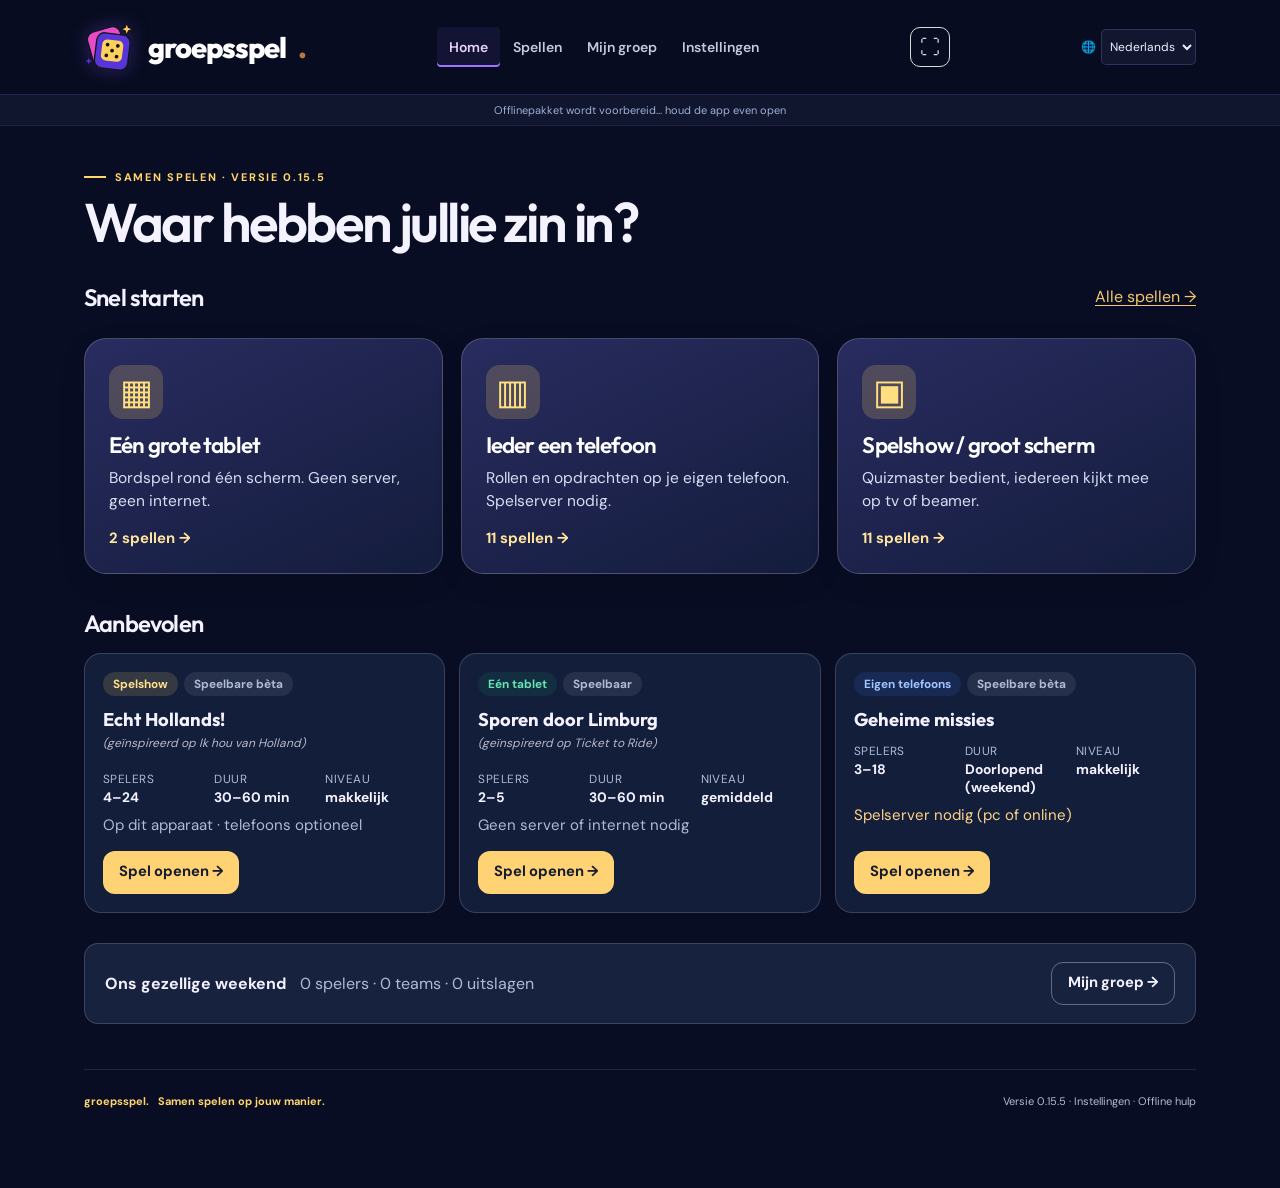
==== pwa/index.html @ 5a2319f4 "Groepsspel 0.15.5: automatische show als 3D-spelshowstudio, 3D-presentator, buzzronde met rode knop " ====
<!doctype html>
<html lang="nl"><head><meta charset="utf-8"><meta name="viewport" content="width=device-width, initial-scale=1"><meta name="theme-color" content="#080d23"><meta name="apple-mobile-web-app-capable" content="yes"><meta name="apple-mobile-web-app-status-bar-style" content="black-translucent"><link rel="apple-touch-icon" href="apple-touch-icon.png"><meta name="description" content="Maak van jullie weekend een spel. Quizzen, creatieve uitdagingen en geheime missies voor vrienden en families."><title>Groepsspel — kies hoe jullie spelen</title><link rel="icon" href="icon.svg?v=155" type="image/svg+xml"><link rel="manifest" href="manifest.webmanifest"><link rel="stylesheet" href="style.css?v=155"><link rel="stylesheet" href="vivid.css?v=155"><link rel="stylesheet" href="show.css?v=155"><link rel="stylesheet" href="vegas.css?v=155"><link rel="stylesheet" href="neon.css?v=155"><script src="version.js?v=155" defer></script><script src="gs-i18n.js?v=155" defer></script><script defer src="data.js?v=155"></script><script defer src="catalog.js?v=155"></script><script defer src="product-selection.js?v=155"></script><script defer src="catalog13.js?v=155"></script><script defer src="content.js?v=155"></script><script defer src="content13.js?v=155"></script><script defer src="content14.js?v=155"></script><script defer src="question-bank.js?v=155"></script><script defer src="question-pool.js?v=155"></script><script defer src="quiz-variety.js?v=155"></script><script defer src="bank-loader.js?v=155"></script><script defer src="ticket-core.js?v=155"></script><script defer src="hitster-core.js?v=155"></script><script defer src="core.js?v=155"></script><script defer src="app.js?v=155"></script><script defer src="engines.js?v=155"></script><script defer src="languages.js?v=155"></script><script defer src="offline.js?v=155"></script><script defer src="selection.js?v=155"></script><link rel="stylesheet" href="weekend.css?v=155"><script defer src="cityquest.js?v=155"></script><script defer src="weekend.js?v=155"></script><link rel="stylesheet" href="ticket.css?v=155"><script defer src="ticket-ui.js?v=155"></script><script defer src="tv-games.js?v=155"></script><script defer src="quality.js?v=155"></script><script defer src="pwa.js?v=155"></script><link rel="stylesheet" href="studio.css?v=155"><script defer src="show-packs.js?v=155"></script><script defer src="show-images.js?v=155"></script><script defer src="show-audio.js?v=155"></script><script defer src="gs-tv.js?v=155"></script><script defer src="showroom.js?v=155"></script><script defer src="show-balance.js?v=155"></script><script defer src="console-081.js?v=155"></script><link rel="stylesheet" href="console-081.css?v=155"><script defer src="show-music.js?v=155"></script><link rel="stylesheet" href="audit-fixes.css?v=155"></head><body><div id="app"></div><div id="modal"></div><div id="toast" role="status" aria-live="polite"></div><script defer src="monopoly-core.js?v=155"></script><script defer src="monopoly-ui.js?v=155"></script><script src="phone-mode.js?v=155" defer></script><link rel="stylesheet" href="experience.css?v=155"><link rel="stylesheet" href="gs14.css?v=155"><link rel="stylesheet" href="monopoly.css?v=155"><script src="gs-core.js?v=155" defer></script><script src="gs-storage.js?v=155" defer></script><script src="gs-catalog.js?v=155" defer></script><script src="gs-questions.js?v=155" defer></script><script src="gs-group.js?v=155" defer></script><script src="gs-guides.js?v=155" defer></script><script src="qr.js?v=155" defer></script><script src="gs-evidence.js?v=155" defer></script><script src="gs-flow.js?v=155" defer></script><script src="gs-shell.js?v=155" defer></script><script src="gs-shows.js?v=155" defer></script><script src="gs-tablet.js?v=155" defer></script><script src="gs-server.js?v=155" defer></script><script src="shows13.js?v=155" defer></script><script src="final13.js?v=155" defer></script><link rel="stylesheet" href="shows13.css?v=155"></body></html>
---- pwa/style.css ----
@import url('./fonts/fonts.css');
:root{--paper:#f8f6ef;--ink:#203d35;--muted:#65756d;--green:#246751;--line:#dedfd5;--yellow:#f7d970;--orange:#f5ac86;--mint:#cbe5d8;--purple:#d9cef0;--blue:#c9dfed;--radius:22px}*{box-sizing:border-box}body{margin:0;background:var(--paper);color:var(--ink);font:16px 'DM Sans',sans-serif}h1,h2,h3,.brand,.big-number{font-family:Outfit,'DM Sans',sans-serif}button,input,select,textarea{font:inherit}button,a,input,select,textarea{-webkit-tap-highlight-color:transparent}button,a{touch-action:manipulation}button{cursor:pointer}a{color:inherit;text-decoration:none}button:focus-visible,a:focus-visible,input:focus-visible,select:focus-visible,textarea:focus-visible{outline:3px solid #cd7419;outline-offset:4px}button{border:0;background:none;color:inherit}svg{vertical-align:middle}.wrap{max-width:1180px;padding:0 34px;margin:auto}.header{border-bottom:1px solid var(--line);background:var(--paper)}.header-inner{height:90px;display:flex;align-items:center;gap:35px}.brand{display:flex;align-items:center;gap:10px;font-size:26px;font-weight:700;letter-spacing:-1px}.brand img{width:37px;height:37px}.nav{display:flex;gap:6px;margin:auto}.nav a{padding:11px 16px;border-radius:30px;color:var(--muted);font-size:14px;font-weight:600}.nav a.active{background:#e9ede4;color:var(--green)}.pill{display:inline-flex;align-items:center;gap:7px;border:1px solid var(--line);padding:9px 14px;border-radius:30px;font-size:12px;font-weight:700}.dot{width:7px;height:7px;border-radius:50%;background:#4e9267}.hero{display:grid;grid-template-columns:1.12fr 1fr;gap:30px;padding:48px 0 36px;align-items:center}.eyebrow{text-transform:uppercase;letter-spacing:2px;font-size:11px;font-weight:800;display:flex;align-items:center;gap:9px}.eyebrow:before{content:'';width:22px;height:2px;background:currentColor}h1{font-size:clamp(38px,4.5vw,61px);font-weight:600;line-height:1.06;letter-spacing:-2.5px;margin:20px 0}h1 em{font-style:normal;position:relative;display:inline-block;z-index:0}h1 em:after{content:'';position:absolute;bottom:3px;left:-3px;right:-4px;height:12px;background:var(--yellow);z-index:-1;transform:rotate(-2deg)}p{line-height:1.65}.lead{font-size:16px;color:var(--muted);max-width:430px}.btn{display:inline-flex;justify-content:center;align-items:center;gap:10px;padding:14px 23px;border-radius:12px;background:var(--green);color:white;font-weight:700;font-size:14px;min-height:48px;transition:transform .15s,background .15s}.btn:hover{background:#194d3c;transform:translateY(-1px)}.btn.secondary{background:transparent;color:var(--ink);border:1px solid #bdc7bb}.btn.light{background:#fff;color:var(--ink)}.btn.small{padding:10px 15px;min-height:40px;font-size:13px}.btn:disabled{opacity:.45;cursor:not-allowed;transform:none}.actions{display:flex;flex-wrap:wrap;gap:12px;align-items:center;margin-top:24px}.micro{font-size:12px;color:var(--muted)}.checks{display:flex;gap:18px;flex-wrap:wrap;margin-top:21px;color:var(--muted);font-size:12px}.hero-art{height:315px;position:relative;display:grid;place-items:center;isolation:isolate}.art-blob{position:absolute;width:310px;height:285px;background:#e9eee0;border-radius:50% 47% 46% 50%;transform:rotate(-15deg);z-index:-1}.ticket{background:var(--yellow);border:2px solid var(--ink);border-radius:19px;box-shadow:7px 8px 0 var(--ink);width:240px;height:275px;transform:rotate(-7deg);padding:22px;text-align:center}.ticket small{font-size:10px;letter-spacing:2px;font-weight:800}.ticket .title{font:700 28px/1.1 Outfit,sans-serif;margin:12px 0 17px}.ticket .dice{width:64px;height:64px;background:var(--paper);border-radius:15px;border:2px solid var(--ink);display:grid;place-items:center;margin:auto;transform:rotate(12deg)}.ticket .ticket-bottom{font-size:10px;letter-spacing:1px;border-top:2px dashed #8a804e;margin-top:17px;padding-top:12px}.sticker{position:absolute;background:var(--orange);border:2px solid var(--ink);box-shadow:3px 4px 0 var(--ink);border-radius:40px;padding:12px 18px;font:600 15px Outfit,sans-serif;transform:rotate(9deg);right:4px;top:31px}.sticker.bottom{background:var(--purple);top:auto;bottom:22px;left:0;right:auto;transform:rotate(-7deg)}.spark{position:absolute;font-size:43px;color:var(--green);right:5px;bottom:52px}.squiggle{position:absolute;left:24px;top:22px;font-size:32px;transform:rotate(18deg)}.info-strip{border:1px solid var(--line);border-radius:15px;padding:17px 22px;display:flex;gap:14px;align-items:center;background:#fffdf7;font-size:13px;margin:4px 0 34px}.info-strip strong{display:block;margin-bottom:3px}.info-strip p{margin:0;color:var(--muted);font-size:12px}.info-strip .strip-link{margin-left:auto;white-space:nowrap;font-weight:700;color:var(--green)}.section-head{display:flex;align-items:end;justify-content:space-between;gap:15px;margin:28px 0 19px}h2{font-size:29px;letter-spacing:-.8px;margin:0;font-weight:600}.section-head p{color:var(--muted);font-size:13px;margin:7px 0 0}.text-link{font-size:13px;font-weight:700;color:var(--green);white-space:nowrap}.filters{display:flex;gap:8px;flex-wrap:wrap;margin:21px 0}.chip{border:1px solid var(--line);background:transparent;border-radius:25px;font-size:12px;padding:10px 17px;font-weight:600}.chip.active{background:var(--ink);border-color:var(--ink);color:white}.grid{display:grid;grid-template-columns:repeat(3,1fr);gap:20px}.game-card{border:1px solid var(--line);border-radius:var(--radius);background:#fffdf9;overflow:hidden;display:flex;flex-direction:column;transition:transform .18s,box-shadow .18s}.game-card:hover{transform:translateY(-4px);box-shadow:0 10px 25px #203d350b}.card-art{height:158px;position:relative;display:grid;place-items:center;background:var(--accent);overflow:hidden}.card-art:before,.card-art:after{content:'';position:absolute;width:130px;height:130px;border:1px solid #203d3518;border-radius:50%;left:-35px;bottom:-55px}.card-art:after{left:auto;bottom:auto;right:-35px;top:-60px;width:190px;height:190px}.card-art>.icon{transform:rotate(-8deg);filter:drop-shadow(4px 5px 0 #203d3515)}.badge{position:absolute;left:14px;top:13px;background:#ffffffd9;border-radius:20px;padding:6px 10px;font-size:10px;font-weight:800;letter-spacing:.3px}.card-number{position:absolute;right:17px;bottom:11px;font:600 12px Outfit,sans-serif;opacity:.65}.card-body{padding:20px;display:flex;flex-direction:column;flex:1}.card-body h3{font-size:22px;letter-spacing:-.5px;font-weight:600;margin:0}.card-body p{font-size:13px;color:var(--muted);margin:9px 0 17px;line-height:1.6;min-height:41px}.meta{display:flex;gap:13px;color:var(--muted);font-size:11px;margin-top:auto;padding-bottom:18px}.card-footer{display:flex;align-items:center;justify-content:space-between;border-top:1px solid var(--line);padding-top:14px;font-size:11px;color:var(--muted)}.card-footer button{font-weight:800;font-size:13px;color:var(--green);padding:8px 0 8px 15px}.weekend-banner{margin:35px 0;background:var(--mint);border-radius:var(--radius);padding:29px;display:flex;align-items:center;gap:24px}.weekend-banner h3{margin:0;font-size:25px;font-weight:600}.weekend-banner p{font-size:13px;margin:7px 0 0;max-width:510px}.weekend-banner .btn{margin-left:auto;white-space:nowrap}.footer{border-top:1px solid var(--line);margin-top:45px;padding:24px 0 30px;display:flex;justify-content:space-between;gap:15px;align-items:center;font-size:11px;color:var(--muted)}.page-heading{padding:38px 0 5px}.page-heading h1{font-size:42px;letter-spacing:-1.5px}.page-heading p{color:var(--muted);font-size:14px}.panel{background:#fffdf9;border:1px solid var(--line);border-radius:var(--radius);padding:27px;margin:20px 0}.two-col{display:grid;grid-template-columns:1fr 1fr;gap:22px}.field{display:block;font-size:13px;font-weight:700;margin:17px 0 7px}.input{width:100%;border:1px solid #cbd2c7;background:#fff;padding:13px 14px;border-radius:11px;color:var(--ink);min-height:46px}.input:focus{border-color:var(--green)}textarea.input{resize:vertical;min-height:100px}.row{display:flex;gap:10px;align-items:center}.row>*{min-width:0}.row .input{flex:1}.team-row{display:flex;align-items:center;gap:12px;padding:14px 0;border-bottom:1px solid var(--line)}.team-color{width:13px;height:13px;border-radius:5px;flex:none}.team-row strong{flex:1}.icon-btn{padding:8px;border:1px solid var(--line);border-radius:9px;min-width:36px;min-height:36px}.empty{text-align:center;padding:48px 20px}.empty h3{font-size:24px;margin:15px 0 7px}.empty p{color:var(--muted);font-size:14px}.rank-row{display:flex;align-items:center;gap:16px;padding:20px 0;border-bottom:1px solid var(--line)}.rank-num{font:600 26px Outfit;width:32px;text-align:center}.rank-row strong{flex:1}.score{font:600 31px Outfit}.score small{font:400 12px 'DM Sans';color:var(--muted)}.hint{background:#edf0e6;border-radius:12px;padding:15px;font-size:12px;color:#4e6655;line-height:1.6}.alert{background:#fff0df}.game-stage{max-width:850px;margin:30px auto}.stage-top{display:flex;align-items:center;gap:15px;justify-content:space-between;margin-bottom:18px;font-size:13px}.progress{height:6px;background:#e1e5d8;border-radius:5px;overflow:hidden;margin:16px 0 27px}.progress span{display:block;height:100%;background:var(--green)}.play-card{background:#fffdf9;border:1px solid var(--line);border-radius:26px;padding:38px;text-align:center}.play-card h1{font-size:34px;line-height:1.25;letter-spacing:-.8px;margin:24px 0}.play-card .question-label{font-size:11px;font-weight:800;letter-spacing:1.7px;text-transform:uppercase;color:var(--green)}.answer-grid{display:grid;grid-template-columns:1fr 1fr;gap:12px;margin:25px 0}.answer{padding:17px;border:1px solid var(--line);border-radius:13px;text-align:left;display:flex;align-items:center;gap:12px;font-size:14px;line-height:1.45}.answer b{background:#edf0e6;width:29px;height:29px;border-radius:9px;display:grid;place-items:center;flex:none;font-size:12px}.answer.correct{border:2px solid var(--green);background:#edf7ee;padding:16px}.answer.selected{border:2px solid #b16b30;background:#fff1df;padding:16px}.answer:disabled{cursor:default}.reveal{background:#edf4e8;border:1px solid #cad9c3;padding:19px;border-radius:13px;margin-top:20px;line-height:1.6}.reveal small{display:block;color:var(--muted);margin-top:6px}.award{margin:25px 0 4px}.award .row{justify-content:center;flex-wrap:wrap;margin-top:12px}.award-btn{padding:12px 16px;border-radius:10px;border:1px solid var(--line);font-size:13px;background:white}.award-btn.active{background:var(--green);color:white;border-color:var(--green)}.stage-bottom{display:flex;gap:10px;justify-content:space-between;margin:20px 0}.timer{font:600 50px Outfit;letter-spacing:-2px;margin:24px 0 8px;font-variant-numeric:tabular-nums}.timer.finished{color:#b94e35}.stage-scores{display:flex;gap:10px;flex-wrap:wrap;margin:22px 0}.mini-score{flex:1;min-width:100px;background:#eeeee4;border-radius:12px;padding:12px 14px;font-size:12px;display:flex;justify-content:space-between;gap:12px}.mini-score strong{font-size:16px}.dialog-backdrop{position:fixed;inset:0;background:#132d2666;z-index:10;display:grid;place-items:center;padding:20px;backdrop-filter:blur(4px)}.dialog{background:var(--paper);border-radius:25px;padding:30px;width:min(100%,510px);max-height:90dvh;overflow:auto;box-shadow:0 20px 90px #122e2544}.dialog h2{font-size:28px}.dialog-head{display:flex;justify-content:space-between;align-items:start;gap:15px}.dialog p{font-size:14px;color:var(--muted)}.dialog .actions{justify-content:end}.stat-grid{display:grid;grid-template-columns:repeat(3,1fr);gap:14px;margin:24px 0}.stat{border:1px solid var(--line);border-radius:17px;padding:19px;background:#fffdf9}.stat strong{font:600 29px Outfit;display:block}.stat small{font-size:11px;color:var(--muted)}.plan-item{display:flex;gap:15px;align-items:center;padding:17px 0;border-bottom:1px solid var(--line)}.plan-item .details{flex:1}.plan-item h3{font-size:17px;margin:0 0 4px}.plan-item small{color:var(--muted)}.planned-label{font-size:11px;display:inline-block;padding:5px 9px;background:#ece9e3;border-radius:20px}.future-grid{display:grid;grid-template-columns:repeat(3,1fr);gap:12px}.future-item{padding:20px;background:#eeede6;border-radius:15px}.future-item h3{font-size:17px;margin:0 0 7px}.future-item p{font-size:12px;color:var(--muted);margin:0 0 12px}.q-item{padding:15px 0;border-bottom:1px solid var(--line);display:flex;gap:13px;align-items:center}.q-item>div{flex:1}.q-item strong{font-size:14px}.q-item p{font-size:12px;color:var(--muted);margin:5px 0}.mobile-tag{display:none}#toast{position:fixed;bottom:25px;left:50%;transform:translateX(-50%) translateY(120px);background:var(--ink);color:#fff;padding:14px 24px;border-radius:14px;z-index:30;font-size:13px;transition:transform .2s;max-width:90vw;text-align:center}#toast.visible{transform:translateX(-50%) translateY(0)}.results-mark{font-size:55px}.large-score{font:600 64px Outfit;margin:15px 0}.break-word{overflow-wrap:anywhere}
@media(min-width:1450px){.wrap{max-width:1250px}.hero{padding-top:60px;padding-bottom:45px}.hero-art{height:345px}.card-art{height:175px}}
@media(max-width:800px){.wrap{padding:0 22px}.header-inner{gap:15px;height:77px}.brand{font-size:23px}.header .pill{display:none}.nav{margin-left:auto;margin-right:0;gap:0}.nav a{padding:9px 10px;font-size:12px}.hero{gap:10px;padding-top:34px}.hero-art{height:265px;transform:scale(.85)}h1{font-size:45px}.grid{gap:14px;grid-template-columns:repeat(2,1fr)}.future-grid{grid-template-columns:repeat(2,1fr)}.two-col{grid-template-columns:1fr}.weekend-banner{flex-wrap:wrap}.weekend-banner .btn{margin-left:0}.sticker{right:-20px}.info-strip .strip-link{display:none}}
@media(max-width:540px){.wrap{padding:0 18px}.header-inner{height:auto;min-height:74px;flex-wrap:wrap;padding-top:17px;padding-bottom:12px;gap:13px}.brand{font-size:24px}.brand img{width:32px;height:32px}.nav{width:100%;justify-content:space-between;order:2;margin:0}.nav a{font-size:12px;padding:9px 15px}.mobile-tag{display:inline;margin-left:auto;font-size:10px;background:#e8eddf;padding:7px 10px;border-radius:20px}.hero{grid-template-columns:1fr;padding:32px 0 20px;gap:5px}.hero h1{font-size:47px;max-width:340px;margin-top:17px}.hero-art{height:245px;transform:scale(.82);margin-top:0}.hero .lead{font-size:14px;max-width:330px}.hero .actions{margin-top:18px}.checks{gap:14px;margin-top:17px;font-size:11px}.info-strip{margin-top:3px;margin-bottom:25px;padding:15px}.grid{grid-template-columns:1fr}.card-art{height:160px}.card-body p{min-height:0}.section-head h2{font-size:25px}.section-head .text-link{font-size:11px}.section-head{align-items:center}.filters{gap:6px}.chip{font-size:11px;padding:9px 13px}.weekend-banner{padding:23px;gap:16px}.weekend-banner>.icon{width:40px}.weekend-banner h3{font-size:23px}.footer{align-items:start;flex-direction:column;font-size:10px;gap:9px;margin-top:30px}.page-heading{padding-top:25px}.page-heading h1{font-size:35px;letter-spacing:-1px}.panel{padding:20px}.future-grid{grid-template-columns:1fr 1fr;gap:10px}.future-item{padding:15px}.future-item h3{font-size:15px}.game-stage{margin-top:20px}.play-card{padding:25px 18px}.play-card h1{font-size:27px}.answer-grid{grid-template-columns:1fr;gap:9px}.answer{padding:13px}.answer.correct,.answer.selected{padding:12px}.dialog{padding:23px}.stage-bottom .btn{padding:12px 16px;font-size:12px}.stat{padding:14px}.stat strong{font-size:25px}.stat small{font-size:10px}.row.wrap-row{flex-wrap:wrap}.row.wrap-row .btn{width:100%}.plan-item{flex-wrap:wrap}.plan-item>.icon-btn{margin-left:auto}.stage-top{font-size:11px}.stat-grid{gap:9px}.stage-scores{gap:6px}.mini-score{padding:10px;font-size:10px;min-width:80px}}
.category-tiles{display:grid;grid-template-columns:repeat(5,1fr);gap:12px;margin:20px 0 36px}.category-tile{background:var(--accent);border:1px solid #203d3515;border-radius:17px;min-height:138px;padding:19px 15px;text-align:left;display:flex;flex-direction:column;gap:12px;transition:transform .15s}.category-tile:hover{transform:translateY(-3px)}.category-tile strong{font-family:Outfit,sans-serif;font-size:18px;line-height:1.2}.category-tile span{font-size:10px;line-height:1.5;color:#3e584e;margin-top:auto}.catalog-section{margin:34px 0 48px}.category-heading{display:flex;gap:15px;align-items:center;padding-top:20px;border-top:1px solid var(--line)}.category-symbol{width:55px;height:55px;display:grid;place-items:center;border-radius:16px;flex:none}.category-heading h2{font-size:27px}.category-heading p{font-size:13px;color:var(--muted);margin:6px 0 0}.category-count{margin-left:auto;font-size:12px;color:var(--muted);white-space:nowrap}.catalog-label{display:flex;align-items:center;gap:7px;font-size:12px;font-weight:700;margin:24px 0 13px;color:var(--green)}.catalog-label.planned{color:var(--muted)}.catalog-section .future-item{border:1px solid var(--line);background:#f1efe7}.catalog-section .future-item h3{font-size:19px;line-height:1.3}.catalog-section .planned-label{font-size:10px}
@media(max-width:800px){.category-tiles{grid-template-columns:repeat(3,1fr)}.category-heading h2{font-size:24px}}
@media(max-width:540px){.category-tiles{grid-template-columns:repeat(2,1fr);gap:10px}.category-tile{min-height:130px;padding:16px}.category-tile:last-child{grid-column:1 / -1;min-height:100px}.category-heading{gap:11px;align-items:start}.category-symbol{width:43px;height:43px;border-radius:12px}.category-heading h2{font-size:23px;line-height:1.15}.category-heading p{font-size:12px;line-height:1.6}.category-count{display:none}.catalog-section .future-grid{grid-template-columns:1fr}.catalog-section .future-item{padding:20px}.catalog-section{margin-bottom:35px}}
.rule-list{padding-left:22px;font-size:14px;line-height:1.7}.rule-list li{margin:12px 0}.game-facts{display:flex;flex-wrap:wrap;gap:8px;margin:20px 0}.game-facts span{background:#e9eee2;border-radius:18px;padding:7px 12px;font-size:12px}.host-controls{border:1px dashed #a5b7a5;background:#f0f2e9;border-radius:16px;padding:20px;margin:24px 0;text-align:left}.host-controls>strong{font-size:13px}.team-inputs{display:grid;grid-template-columns:repeat(2,minmax(0,1fr));gap:15px;margin:18px 0}.team-inputs label{font-size:13px;line-height:1.5}.team-inputs .input{margin-top:6px}.team-inputs input[type=checkbox]{width:19px;height:19px;vertical-align:middle;accent-color:var(--green)}.review-list{text-align:left;margin:23px 0}.review-list>div{padding:13px 0;border-bottom:1px solid var(--line);font-size:14px}.review-list p{margin:6px 0;color:var(--muted)}.answer-envelope{background:#e9ece2;padding:16px;border-radius:12px;margin:20px 0;text-align:left;font-size:13px}.answer-envelope summary,.host-controls summary{cursor:pointer;font-weight:700}.error-text{color:#a03c28;font-weight:700}.keyword-grid{display:grid;grid-template-columns:repeat(2,1fr);gap:15px;margin-top:16px}.keyword-grid fieldset{border:1px solid var(--line);border-radius:12px;padding:15px}.keyword-grid label{display:block;padding:6px 0}.bank-grid,.chip-stacks{display:flex;gap:10px;flex-wrap:wrap;margin:20px 0}.bank-grid>div,.chip-stacks>div{flex:1;min-width:100px;background:#e7eddd;border:2px solid transparent;border-radius:14px;padding:15px;font-size:12px}.bank-grid strong,.chip-stacks span{display:block;font:600 26px Outfit;margin-top:8px}.bank-grid>.active{border-color:var(--green);background:#f5df86}.duel-score{display:flex;justify-content:space-around;gap:15px;background:#e9ede1;padding:18px;border-radius:12px}.floor-board{display:grid;grid-template-columns:repeat(4,minmax(0,1fr));gap:9px;margin:25px 0}.floor-board button{padding:16px 8px;border:1px solid #8c9e8c;border-radius:12px;min-height:115px}.floor-board button:disabled{cursor:default;outline:2px solid var(--green)}.floor-board strong{display:block;font-size:14px}.floor-board span,.floor-board small{display:block;font-size:10px;margin-top:8px}.chase-lanes{text-align:left;margin:20px 0}.chase-lanes>div{margin:15px 0}.chase-lanes strong,.chase-lanes small{font-size:12px}.chase-track{background:#e7e9de;height:14px;border-radius:7px;overflow:hidden;margin:7px 0}.chase-track>span{display:block;height:100%;background:var(--green)}.privacy-sign{background:var(--purple);border-radius:50%;width:95px;height:95px;display:grid;place-items:center;margin:auto}.private-card{background:#253e36;color:#fff;padding:28px;border-radius:18px;font-size:20px;line-height:1.65;margin:25px 0}.cast-list,.alive-list{display:flex;flex-wrap:wrap;gap:8px;margin:20px 0;text-align:left}.cast-list span,.alive-list span{background:#efeee3;border-radius:10px;padding:9px 12px;font-size:12px}.alive-list .out{opacity:.65;text-decoration:line-through}.field-brief{background:#e8ede0;border-radius:13px;text-align:left;padding:16px;margin:20px 0;font-size:13px}.field-brief span{display:block;font-size:12px;margin-top:7px}.crazy-list{max-height:650px;overflow:auto;text-align:left;margin:20px 0}.crazy-list button{display:flex;gap:13px;align-items:start;text-align:left;width:100%;padding:15px 10px;border-bottom:1px solid var(--line);font-size:13px}.crazy-list b{flex:none;width:23px}.crazy-list span{flex:1;line-height:1.6}.crazy-list strong{flex:none;font-size:11px}.crazy-list .done{background:#dae9d7}.field-team{background:#eef0e5;border-radius:14px;padding:18px}.field-team h3{margin:0}.field-team p{font-size:12px}.field-team .actions{gap:7px}.field-team .btn{padding:10px 12px;font-size:11px}.timeline-cards{display:flex;gap:10px;flex-wrap:wrap;justify-content:center;margin:25px 0}.timeline-cards>div{background:var(--yellow);padding:20px 14px;border:1px solid #ccbc74;border-radius:13px;max-width:160px}.timeline-cards strong{display:block;font:600 25px Outfit}.timeline-cards span{display:block;font-size:12px;margin-top:9px}.playing-cards{display:flex;justify-content:center;gap:12px;margin:20px 0}.playing-cards span{border:1px solid var(--line);background:#fff;border-radius:12px;box-shadow:2px 3px 0 #203d3517;width:62px;height:87px;display:grid;place-items:center;font-size:24px;font-weight:700}.playing-cards .red{color:#b84335}.casino-tables{display:grid;grid-template-columns:repeat(3,minmax(0,1fr));gap:20px}.casino-tables>div{padding:15px;background:#fffdf7;border-radius:13px}.casino-tables h3{margin:0 0 15px}.casino-tables p{font-size:12px}.casino-tables .btn{margin-top:16px;padding:12px 14px;font-size:12px}.visible-card{display:block;font:700 35px Outfit}.history-item{padding:14px 0;border-bottom:1px solid var(--line)}.history-item h3{margin:0;font-size:18px}.history-item p{font-size:12px;color:var(--muted);margin:8px 0}.catalog-options{display:flex;gap:14px;align-items:end;flex-wrap:wrap;background:#eeeee4;padding:18px;border-radius:16px;margin:25px 0}.catalog-options label{font-size:12px;flex:1;min-width:150px}.catalog-options .input{margin-top:7px;font-size:13px}.catalog-options>span{font-size:11px;padding-bottom:15px}.present-exit{position:fixed;top:12px;right:15px;z-index:20}.present-exit .btn{background:var(--paper);font-size:11px;padding:8px 12px}.presentation .header,.presentation .footer{display:none}.presentation .game-stage{max-width:1200px;padding-top:55px}.presentation .play-card h1{font-size:clamp(32px,4vw,58px)}.presentation .answer{font-size:clamp(18px,2vw,28px);padding:23px}.presentation .question-label{font-size:17px}.presentation .stage-scores{position:sticky;bottom:0;background:var(--paper);padding:10px 0}.presentation .mini-score{font-size:18px}.presentation .mini-score strong{font-size:24px}.presentation .host-controls{font-size:14px}.nav{gap:1px}.nav a{padding:11px 12px}.update-banner{background:var(--yellow);padding:13px;text-align:center;font-size:13px}.update-banner button{font-weight:700;text-decoration:underline}#printSheet{display:none}
@media(max-width:800px){.header-inner{gap:10px}.nav a{padding:9px 8px}.casino-tables{grid-template-columns:1fr}.floor-board strong{font-size:12px}.header .nav{width:auto}}
@media(max-width:540px){.header .nav{width:100%;overflow-x:auto;gap:0;justify-content:space-between}.nav a{padding:10px 8px;font-size:11px;white-space:nowrap}.team-inputs,.keyword-grid{grid-template-columns:1fr}.host-controls{padding:16px}.floor-board{gap:5px}.floor-board button{padding:12px 4px;min-height:100px}.floor-board strong{font-size:10px}.floor-board span,.floor-board small{font-size:9px}.catalog-options{gap:10px}.catalog-options label{min-width:130px}.catalog-options>span{padding-bottom:0}.private-card{padding:20px;font-size:17px}.playing-cards{gap:7px}.playing-cards span{width:45px;height:66px;font-size:19px}.stage-bottom{flex-wrap:wrap}.stage-bottom .btn{flex:1}.presentation .question-label{font-size:12px}.presentation .host-controls{font-size:12px}.presentation .mini-score{font-size:12px}.crazy-list{max-height:500px}}
@media print{body>*{display:none!important}body>#printSheet{display:block!important;color:#000;font-family:Arial;font-size:11px}#printSheet h1{font-size:25px}#printSheet li{margin:8px 0;break-inside:avoid}.print-ranks{display:grid;grid-template-columns:repeat(3,1fr);gap:12px}.print-ranks>div{border:1px dashed #555;min-height:130px;text-align:center;padding:15px;break-inside:avoid}.print-ranks h2{font-size:21px}}
.catalog-refine{margin:22px 0}.catalog-refine>summary{font-size:13px;font-weight:700;color:var(--green);cursor:pointer}.catalog-refine .catalog-options{margin:13px 0 20px}@media(max-width:540px){.catalog-refine{background:#eeeee4;border-radius:13px;padding:15px}.catalog-refine .catalog-options{padding:8px 0 0;margin-bottom:0}.page-heading p{font-size:13px;line-height:1.65}.page-heading h1{margin-top:16px;margin-bottom:16px}}
---- pwa/vivid.css ----
:root{--paper:#fff9f6;--ink:#2b1746;--muted:#725e85;--green:#6425dc;--line:#e8ddef;--yellow:#ffd33d;--orange:#ff8555;--mint:#36d6a0;--purple:#b28aff;--blue:#71b8ff}
body{background:#fff9f6;color:var(--ink)}.header{background:#fff;border-bottom:2px solid #ede2f6}.header-inner{height:94px}.brand{gap:12px;letter-spacing:-1.4px;font-size:29px;font-weight:800}.brand img{width:52px;height:52px;filter:drop-shadow(0 3px 0 #2b17461a)}.brand-word{display:inline-flex;align-items:baseline;position:relative}.brand-word>span{color:#6425dc}.brand-word>b{font-size:20px;color:#ff6099;margin-left:3px;transform:translateY(-11px);display:inline-block}.nav a{font-weight:700}.nav a.active{background:#eee2ff;color:#5720bf}.pill{border:1px solid #d9c4f3;background:#faf5ff}.dot{background:#8c42ff}.hero{padding-top:45px}.hero h1{font-weight:800;letter-spacing:-2.8px}.hero h1 em{color:#6425dc}.hero h1 em:after{height:16px;bottom:2px;background:#ffd33d}.hero-art{height:340px}.art-blob{background:#eadbff;width:320px;height:310px;border:2px solid #dac2fb}.ticket{background:#ffd33d;border:3px solid #2b1746;box-shadow:9px 10px 0 #6425dc;width:255px;height:280px}.ticket .title{font-weight:800;font-size:29px}.ticket .dice{background:#fff;border:2px solid #2b1746;box-shadow:3px 3px 0 #ff6099}.ticket .ticket-bottom{border-color:#9d773c}.sticker{background:#ff80b9;border:2px solid #2b1746;box-shadow:4px 5px 0 #2b1746;color:#2b1746;font-weight:700}.sticker.bottom{background:#36d6a0}.spark{color:#ff6099;font-size:57px}.squiggle{color:#6425dc}.hero-art:after{content:'✦';position:absolute;color:#ff8555;font-size:28px;top:10px;right:90px}.eyebrow{color:#6425dc;letter-spacing:1.7px}.lead{color:#6b537f}.btn{background:#6425dc;box-shadow:0 3px 0 #3c0e8d;border:1px solid transparent}.btn:hover{background:#4f17bf;box-shadow:0 5px 0 #3c0e8d;transform:translateY(-2px)}.btn.secondary{background:#fff;border:1px solid #d6c3e8;box-shadow:0 2px 0 #e6d8f0;color:#4f2775}.btn.secondary:hover{background:#f2e9ff;color:#4f17bf;border-color:#b892ed}.btn.light{background:#fff;color:#5121a0;box-shadow:0 3px 0 #d9c5f5}.btn:disabled{box-shadow:none}.chip{background:#fff;border-color:#dfcfee;color:#5b3b75}.chip.active{background:#6425dc;border-color:#6425dc;color:#fff;box-shadow:0 2px 0 #3c0e8d}.text-link{color:#6425dc}.info-strip{border:1px solid #dcc9f4;background:#fff;box-shadow:0 4px 0 #eadcf42e}.category-tile{border:2px solid #2b1746;border-radius:18px;box-shadow:3px 4px 0 #2b1746;color:#2b1746;min-height:150px}.category-tile:hover{box-shadow:5px 7px 0 #2b1746;transform:translateY(-4px)}.category-tile>.icon{stroke-width:4}.category-tile strong{font-weight:700;font-size:19px}.category-tile span{color:#402753;font-weight:600}.section-head h2{font-weight:700}.game-card{border:1px solid #dbc9eb;background:#fff;box-shadow:0 4px 0 #e9ddf4}.game-card:hover{box-shadow:0 9px 0 #e3d1f1;transform:translateY(-4px)}.card-art{height:165px;border-bottom:1px solid #2b17461f}.card-art>.icon{stroke-width:4;filter:drop-shadow(4px 5px 0 #2b17461c)}.card-art:before,.card-art:after{border:2px solid #2b174622}.card-body h3{font-weight:700}.badge{background:#fff;border:1px solid #2b174622;color:#42205e;box-shadow:1px 2px 0 #2b174611}.card-body p,.meta{color:#705a82}.card-footer button{color:#6425dc}.weekend-banner{background:#6425dc;color:#fff;position:relative;overflow:hidden;border:2px solid #3e0d8e;box-shadow:5px 6px 0 #d7bef8}.weekend-banner:after{content:'✦';position:absolute;right:200px;top:-30px;font-size:150px;line-height:1;color:#8c50ee;pointer-events:none}.weekend-banner>div,.weekend-banner>.btn{z-index:1}.weekend-banner>.btn{background:#ffd33d;color:#2b1746;box-shadow:0 3px 0 #c39b1d}.category-symbol{border:1px solid #2b174633;box-shadow:2px 3px 0 #2b174619}.panel,.play-card{background:#fff;border-color:#ddcdef}.play-card{box-shadow:0 6px 0 #e7d9f4}.play-card h1{font-weight:700}.play-card .question-label{color:#6425dc}.progress{background:#e8dcf7}.progress span{background:#6425dc}.host-controls,.answer-envelope{background:#f3ecff;border-color:#c9afe9}.hint{background:#eee3ff;color:#50346c}.reveal{background:#e0f9ed;border-color:#91d4b5;color:#244c3b}.private-card{background:#401387;border:2px solid #6832ae;box-shadow:4px 5px 0 #c6a4ef}.mini-score{background:#eee2ff;border:1px solid #ddc8f6;color:#452365}.mini-score strong{color:#6425dc}.award-btn.active{background:#6425dc}.answer b{background:#eee2ff;color:#6425dc}.answer.correct{border-color:#259568;background:#ddf8e9}.answer.selected{border-color:#6425dc;background:#f0e6ff}.input{border-color:#d9c7e9;color:#37204c}.input:focus{border-color:#8248dd}.catalog-options,.catalog-refine{background:#f1e9fc}.catalog-refine>summary{color:#6425dc}.bank-grid>div,.chip-stacks>div{background:#eee3ff}.bank-grid>.active{border-color:#6425dc;background:#ffd33d}.chip-stacks span{color:#6425dc}.history-item h3{font-weight:700}.field-brief,.field-team{background:#eee7fc}.crazy-list .done{background:#d8f8e9}.chase-track{background:#eee2ff}.chase-track>span{background:#6425dc}.floor-board button{border-color:#a58bb9}.floor-board button:disabled{outline-color:#6425dc}.mobile-tag{background:#eee1ff;color:#6425dc;font-weight:700}.footer{border-color:#e3d4ef}.footer>span:first-child{font-weight:700;color:#6425dc}#toast{background:#3f176b}.presentation .stage-scores{background:#fff9f6}.bingo-intro-mark{width:95px;height:95px;display:grid;place-items:center;background:#ff80b9;color:#6425dc;font-size:59px;font-weight:800;border:2px solid #2b1746;box-shadow:4px 5px 0 #6425dc;border-radius:27px;margin:0 auto 22px;transform:rotate(-7deg)}.bingo-grid{display:grid;grid-template-columns:repeat(3,minmax(0,1fr));gap:10px;margin:25px 0}.bingo-cell{border:2px solid #d2b6ed;background:#faf5ff;border-radius:14px;padding:19px 12px;min-height:125px;display:flex;flex-direction:column;align-items:center;justify-content:center;gap:8px;color:#37204c;text-align:center;overflow-wrap:anywhere}.bingo-cell strong{font-size:15px;line-height:1.3}.bingo-cell span{font-size:11px;color:#72518a}.bingo-cell b{font-size:25px;line-height:1;color:#a178c5}.bingo-cell.marked{background:#ffd33d;border-color:#6425dc;box-shadow:3px 3px 0 #6425dc}.bingo-cell.marked b{color:#6425dc}.bingo-cell.marked span{color:#62451d}.bingo-award{background:#d9f7e8;color:#205f45;padding:12px 16px;border-radius:12px;font-size:13px;font-weight:700}.bingo-print-card{break-after:page;break-inside:avoid}.bingo-print-card:last-child{break-after:auto}
@media(max-width:800px){.brand{font-size:25px;gap:8px}.brand img{width:44px;height:44px}.header-inner{height:83px}.hero-art{height:290px}.category-tile{min-height:135px}.category-tile strong{font-size:17px}}
@media(max-width:540px){.header-inner{height:auto;min-height:85px}.brand{font-size:26px}.brand img{width:45px;height:45px}.brand-word>b{font-size:16px;transform:translateY(-9px)}.hero h1{letter-spacing:-2px}.hero-art{height:255px;transform:scale(.8)}.category-tile{min-height:130px;box-shadow:2px 3px 0 #2b1746}.category-tile:last-child{min-height:105px}.category-tile span{font-size:10px}.weekend-banner{box-shadow:3px 4px 0 #d7bef8}.weekend-banner:after{right:-30px;top:-18px;font-size:190px}.bingo-grid{gap:7px}.bingo-cell{padding:14px 6px;min-height:115px;border-radius:11px}.bingo-cell strong{font-size:12px}.bingo-cell span{font-size:10px}.bingo-cell b{font-size:22px}}
@media print{.bingo-print-card{padding:20px}.bingo-print-card .bingo-grid{gap:13px}.bingo-print-card .bingo-cell{border:2px solid #222;background:#fff;min-height:140px;color:#000;box-shadow:none}.bingo-print-card .bingo-cell strong{font-size:16px}.bingo-print-card .bingo-cell span{color:#222;font-size:12px}.bingo-print-card .bingo-cell b{color:#222}}
.construction-card .badge{background:#2b1746;color:#fff;border-color:#2b1746}.construction-card .card-footer button{color:#73538d}.construction-label{display:inline-block;background:#ffd33d;border:1px solid #b18b12;border-radius:20px;padding:8px 14px;font-size:12px;font-weight:700;margin:12px 0}.priority-list{display:grid;grid-template-columns:repeat(2,minmax(0,1fr));gap:10px;margin-top:20px}.priority-option{display:flex;gap:13px;align-items:start;border:1px solid #dfceed;background:#fff9ff;border-radius:12px;padding:15px;cursor:pointer}.priority-option input{accent-color:#6425dc;width:20px;height:20px;flex:none;margin-top:2px}.priority-option strong{display:block;font-size:15px}.priority-option small{display:block;color:var(--muted);font-size:11px;line-height:1.6;margin-top:5px}.priority-save{position:sticky;bottom:0;background:#fff9f6eF;border:1px solid var(--line);border-radius:15px;padding:16px;display:flex;gap:12px;margin:25px 0;backdrop-filter:blur(8px)}@media(max-width:540px){.priority-list{grid-template-columns:1fr}.priority-save{flex-wrap:wrap}.priority-save .btn{flex:1;font-size:12px;padding:12px 15px}}
---- pwa/show.css ----
/* Event-poster direction: fuchsia, spotlight yellow and theatrical black. */
:root{--paper:#dc168b;--ink:#201525;--muted:#67576a;--green:#bd006d;--line:#eadde6;--yellow:#ffe344;--radius:12px}
body{background:#dc168b;color:#fff}.header{background:#171219;border:0;color:#fff}.brand{letter-spacing:-1px}.brand-word>span{color:#ffe344}.brand-word>b{color:#ff4eb7}.nav a{color:#e7dce7;border-radius:4px;padding:11px 12px}.nav a.active{background:#dc168b;color:#fff}.nav a:hover{background:#302331}.pill{background:#2b202b;border-color:#5c4458;color:#fff}.dot{background:#ffe344}.hero{padding:65px 0 55px;min-height:540px;position:relative}.hero h1{font-size:clamp(52px,6vw,86px);font-weight:900;line-height:.97;letter-spacing:-3px;text-shadow:3px 4px 0 #9c0b61}.hero h1 em{color:#ffe344}.hero h1 em:after{display:none}.eyebrow{color:#ffe344}.lead,.checks{color:#fff1fa}.lead{font-size:18px;max-width:470px}.hero-art{height:380px}.art-blob{background:repeating-conic-gradient(from 12deg,#f64da7 0deg 14deg,#dc168b 14deg 28deg);width:370px;height:370px;border:2px solid #f76bb8;border-radius:50%}.ticket{background:#ffe344;border-color:#201525;box-shadow:10px 12px 0 #201525;color:#201525;border-radius:8px;width:265px;height:305px;padding:27px 20px}.ticket .title{font-size:56px;line-height:.9;font-weight:900;letter-spacing:-3px;margin:20px 0}.ticket .dice{width:53px;height:53px;background:#dc168b;color:#ffe344;box-shadow:3px 3px 0 #201525}.ticket .dice svg{width:39px}.ticket .ticket-bottom{border-color:#201525}.sticker{background:#201525;color:#fff;border-color:#201525;box-shadow:4px 5px 0 #ffe344;border-radius:5px;font-size:14px}.sticker.bottom{background:#fff;color:#201525}.spark,.squiggle,.hero-art:after{color:#ffe344}.btn{background:#ffe344;color:#201525;box-shadow:3px 4px 0 #201525;border:2px solid #201525;border-radius:6px}.btn:hover{background:#ffed85;color:#201525;box-shadow:4px 6px 0 #201525}.btn.secondary{background:#fff;color:#201525;border:2px solid #201525;box-shadow:3px 4px 0 #201525}.hero .btn.secondary{background:transparent;color:#fff;border-color:#fff;box-shadow:none}.text-link{color:#ffe344}.section-head p,.page-heading p,.category-heading p,.category-count{color:#ffe8f5}.section-head h2,.category-heading h2{font-weight:800;letter-spacing:-1px}.category-heading{border-color:#ef72b6}.category-tile{background:#ffe344;border-radius:6px;box-shadow:4px 5px 0 #201525;border:2px solid #201525}.category-tile:nth-child(2){background:#ff8f47}.category-tile:nth-child(3){background:#aa79f6}.category-tile:nth-child(4){background:#72d7b6}.category-tile:nth-child(5){background:#79c8ff}.category-tile strong{font-weight:800}.game-card{color:#201525;background:#fff;border:2px solid #201525;border-radius:8px;box-shadow:5px 6px 0 #9b0a5b}.game-card:hover{box-shadow:7px 9px 0 #201525}.card-art{height:245px;background:#ffe344;color:#201525;display:flex;flex-direction:column;justify-content:center;padding:49px 22px 25px;gap:9px;border-bottom:2px solid #201525;background-image:radial-gradient(circle at 10% 80%,#fff7 0 4px,transparent 5px),repeating-conic-gradient(from 15deg at 50% 90%,#fff0 0deg 16deg,#fff3 16deg 32deg)}.card-art>.icon{width:47px;height:47px;flex-shrink:0;filter:none;stroke-width:3;transform:rotate(-8deg)}.poster-title{font:900 clamp(24px,2.4vw,33px)/.98 Outfit,'Arial Black',sans-serif;text-transform:uppercase;text-align:center;letter-spacing:-1px;max-width:280px;transform:rotate(-3deg);text-shadow:2px 2px 0 #fff9;z-index:1}.poster-mystery .card-art{background-color:#39204c;color:#fff}.poster-mystery .poster-title{text-shadow:2px 3px 0 #dc168b}.poster-outdoor .card-art{background-color:#72d7b6}.poster-music .card-art{background-color:#7fcfff}.card-art:before,.card-art:after{border-color:currentColor;opacity:.15}.badge{top:12px;left:12px;right:12px;width:fit-content;max-width:calc(100% - 24px);font-size:9px;border:0;border-radius:3px;background:#201525;color:#fff;box-shadow:none}.card-number{font-size:9px;opacity:.8}.card-body h3{font-size:22px;font-weight:800}.card-footer button{color:#bd006d}.construction-card .card-footer button{color:#6d4861}.weekend-banner{background:#201525;border:2px solid #201525;border-radius:8px;box-shadow:5px 6px 0 #9b0a5b}.weekend-banner:after{color:#492138}.weekend-banner>.btn{background:#ffe344;color:#201525;box-shadow:3px 4px 0 #fff}.panel,.play-card,.info-strip,.dialog{background:#fffafc;color:#201525;border-color:#201525;border-radius:12px;box-shadow:4px 5px 0 #a80d65}.panel .text-link,.info-strip .strip-link,.panel .eyebrow{color:#bd006d}.panel p{color:#67576a}.page-heading h1{font-weight:900;letter-spacing:-1.5px}.chip{background:#fff;color:#201525;border-color:#201525;border-radius:5px}.chip.active{background:#201525;color:#ffe344;border-color:#201525;box-shadow:none}.catalog-options,.catalog-refine{background:#fff0f8;color:#201525}.catalog-refine>summary{color:#a40060}.footer{color:#ffe0f3;border-color:#ee73b6}.footer>span:first-child{color:#fff}.priority-option{background:#fff;border-color:#d9becf;border-radius:6px}.priority-option:has(input:checked){background:#fff1a3;border-color:#201525}.priority-option input{accent-color:#bd006d}.priority-save{background:#201525ef;border-color:#201525;border-radius:8px}.progress span{background:#dc168b}.play-card .question-label{color:#bd006d}.stage-scores{color:#201525}.hint{background:#ffe9f5;color:#66314f}.private-card{background:#201525;color:#fff;border-color:#dc168b}.mobile-tag{background:#ffe344;color:#201525}.chooser-fields{display:grid;grid-template-columns:repeat(4,minmax(0,1fr));gap:20px;margin:25px 0}.chooser-field{display:block;font-size:12px;font-weight:700}.chooser-field>span{display:block;margin-bottom:9px}.chooser-field .input{font-size:14px}.chooser-presets{display:flex;flex-wrap:wrap;gap:9px}.match-result{min-width:0;display:flex;flex-direction:column}.match-result .game-card{flex:1}.match-reason{font-size:12px;line-height:1.6;color:#fff3b9;margin:12px 5px 9px}.finder-note{font-size:12px;line-height:1.7;border:1px solid #f286c4;padding:18px;margin-top:28px;border-radius:8px;color:#fff1fa}.priority-save .btn.secondary{background:#fff}.presentation .stage-scores{background:#dc168b}.presentation .stage-scores .mini-score{background:#fff}.input:focus{outline-color:#bd006d;border-color:#bd006d}.dialog-backdrop{background:#1b081dcc}
@media(max-width:1000px){.header-inner{gap:14px}.nav a{font-size:12px;padding:10px 8px}.pill{display:none}.chooser-fields{grid-template-columns:repeat(2,minmax(0,1fr))}}
@media(max-width:800px){.hero{min-height:450px;padding-top:40px}.hero h1{font-size:57px}.hero-art{transform:scale(.83)}.poster-title{font-size:29px}.card-art{height:230px}.header-inner{height:auto;min-height:85px;flex-wrap:wrap;padding-top:15px;padding-bottom:12px}.nav{width:100%;justify-content:space-between;order:3;margin:0}.nav a{padding:9px 7px}.brand{font-size:27px}}
@media(max-width:540px){.hero{padding-top:35px;gap:0}.hero h1{font-size:57px;letter-spacing:-2px}.hero-art{height:330px;transform:scale(.83);margin-top:10px}.hero .lead{font-size:16px}.category-tile{border-radius:5px}.page-heading h1{font-size:37px}.chooser-fields{grid-template-columns:1fr;gap:17px}.card-art{height:245px}.poster-title{font-size:35px}.nav a{font-size:10px;padding:9px 6px}.header .mobile-tag{margin-left:auto}.grid{gap:23px}.weekend-banner>.btn{white-space:normal}.priority-save{gap:10px}.section-head{align-items:start}.section-head .text-link{font-size:11px}.panel{padding:22px}.brand img{width:40px;height:40px}}
@media(prefers-reduced-motion:reduce){*{scroll-behavior:auto!important;transition:none!important}}
@media print{body{background:#fff;color:#000}.poster-title{color:#000}.match-reason,.finder-note{color:#000}}
.language-select{display:flex;align-items:center;gap:5px;font-size:12px;margin-left:auto;flex:none}.language-select select{max-width:108px;color:#fff;background:#302331;border:1px solid #6f5065;border-radius:5px;padding:8px 4px;font-size:12px}.locale-notice{background:#fff1a3;color:#392437;padding:13px 18px;margin-top:20px;border-radius:6px;font-size:12px;line-height:1.6;border:1px solid #201525}.connection-status{font-size:11px;padding:8px 16px;text-align:center;background:#231524;color:#ffe344;min-height:30px}.connection-status.offline{background:#ffe344;color:#201525}.offline-panel .btn{margin-top:8px}.category-tiles{grid-template-columns:repeat(3,minmax(0,1fr))}@media(max-width:800px){.language-select{position:absolute;top:20px;right:25px}.header .mobile-tag{display:none}}@media(max-width:540px){.category-tiles{grid-template-columns:repeat(2,minmax(0,1fr))}.category-tile:last-child{grid-column:auto;min-height:130px}.language-select{right:18px;top:22px}.brand{font-size:24px}.brand img{width:34px;height:34px}}
---- pwa/vegas.css ----
/* Quiet casino lounge: dark ink, champagne gold, restrained teal. */
:root{--paper:#10151b;--ink:#252b30;--muted:#6e7478;--green:#9b722d;--line:#ded7c9;--yellow:#e9c779;--page-bg:#10151b;--page-text:#f5eddf;--page-muted:#b9b4ac;--page-line:#ffffff20;--gold:#e9c779;--surface:#f9f6ef;--surface-ink:#252b30;--surface-muted:#687078;--deep:#101b20;--glow:#c9a458}
body{background:var(--page-bg);color:var(--page-text)}.header{background:#0d1116;border-bottom:1px solid #e9c77930}.brand-word>span,.brand-word>b{color:var(--gold)}.brand img{filter:drop-shadow(0 0 8px #cfae5c20)}.nav a{color:#c5c4c1;font-weight:600}.nav a.active{background:#e9c77916;color:var(--gold);box-shadow:inset 0 -2px 0 var(--gold)}.nav a:hover{background:#ffffff0a}.pill{background:#ffffff05;border-color:#e9c77933;color:#e0d0aa}.dot{background:var(--gold)}.language-select select{background:#171d24;border-color:#ffffff25;color:#eee5d4}.connection-status{background:#151c23;color:#a7b9b4;border-bottom:1px solid #ffffff08}.connection-status.offline{background:#e9c779;color:#26231a}.hero{min-height:510px;padding:60px 0 45px}.hero h1{font-size:clamp(49px,5.6vw,76px);text-shadow:none;letter-spacing:-2.5px;font-weight:800}.hero h1 em{color:var(--gold);text-shadow:0 0 35px #e9c77916}.eyebrow{color:var(--gold)}.lead,.checks{color:var(--page-muted)}.lead{font-size:17px;line-height:1.8}.hero-art{height:340px}.art-blob{width:320px;height:320px;background:radial-gradient(ellipse,#e9c77914 0%,#e9c77903 60%,transparent 72%);border:1px solid #e9c77922}.ticket{width:250px;height:285px;background:#142f32;border:1px solid #c4a666;box-shadow:9px 12px 0 #0005,inset 0 0 0 7px #142f32,inset 0 0 0 8px #c4a66644;color:#f3ddac;padding:25px 18px;border-radius:13px}.ticket .title{font-size:48px;margin:24px 0 18px;letter-spacing:-2px}.ticket small{font-size:9px;letter-spacing:1.7px}.ticket .dice{background:#e7c47b;border:0;color:#142f32;box-shadow:3px 4px 0 #0004}.ticket .ticket-bottom{border-color:#c4a66655;font-size:8px}.sticker{background:#f6eddb;color:#293437;border:0;box-shadow:3px 4px 0 #0004;font-size:12px;font-weight:600;padding:11px 15px}.sticker.bottom{background:#1c252e;border:1px solid #d2b47966;color:#e9c779}.spark,.squiggle,.hero-art:after{color:#d8b669}.squiggle{opacity:.65}.hero-art:after{font-size:19px}.btn{background:#e9c779;color:#29251d;border:1px solid #dfbd70;box-shadow:0 3px 0 #0003;border-radius:8px}.btn:hover{background:#f4dca5;color:#29251d;box-shadow:0 4px 0 #0003}.btn.secondary{background:var(--surface);color:var(--surface-ink);border:1px solid var(--line);box-shadow:none}.hero .btn.secondary{background:#ffffff04;color:var(--page-text);border-color:var(--page-line)}.btn.light{background:#f6eddb;color:#29251d}.text-link{color:var(--gold)}.section-head p,.page-heading p,.category-heading p,.category-count{color:var(--page-muted)}.category-heading{border-color:var(--page-line)}.category-tile{background:#18252b!important;border:1px solid #d9ba7530;border-radius:10px;box-shadow:none;color:#f0dfb9;min-height:132px}.category-tile:hover{border-color:#d9ba75;box-shadow:0 8px 25px #0002}.category-tile span{color:#a9b9ba;font-weight:400}.category-tile:nth-child(2){background:#1d2926!important}.category-tile:nth-child(3){background:#292332!important}.category-tile:nth-child(4){background:#1c2e2b!important}.category-tile:nth-child(5){background:#29232c!important}.category-tile:nth-child(6){background:#2b2923!important}.category-symbol{color:#252b30}.game-card{background:var(--surface);color:var(--surface-ink);border:1px solid #e9c77945;border-radius:12px;box-shadow:0 5px 16px #0002}.game-card:hover{box-shadow:0 8px 25px #0004;border-color:#e9c77988}.card-art{height:210px;background:#183438;color:#efd9a7;background-image:none;border-bottom:1px solid #bfa36555;padding:48px 22px 24px;gap:15px}.poster-mystery .card-art{background:#302737}.poster-outdoor .card-art{background:#223b33}.poster-music .card-art{background:#392934}.poster-title{font-size:29px;text-shadow:none!important;transform:none;letter-spacing:-.6px;font-weight:700}.card-art>.icon{width:35px;height:35px;stroke-width:2.5;transform:none;opacity:.85}.card-art:before{border-color:#efd9a7;opacity:.12;left:-40px;bottom:-80px;width:230px;height:230px}.card-art:after{border-color:#efd9a7;opacity:.12;right:-80px;top:-100px;width:240px;height:240px}.badge,.construction-card .badge{background:#0d171bc9;border:1px solid #d5b77338;color:#e6d8b9;font-weight:500;letter-spacing:.2px}.card-number{color:#d5cbaa;font-weight:400}.card-body h3{font-size:21px;font-weight:700}.card-body p,.meta{color:var(--surface-muted)}.card-footer button,.construction-card .card-footer button{color:#7e5b20}.weekend-banner{background:#19282c;border:1px solid #d9ba7544;box-shadow:none;color:#f5eddf;border-radius:12px}.weekend-banner:after{color:#d9ba750b}.weekend-banner>.btn{background:#e9c779;box-shadow:none;color:#29251d}.panel,.play-card,.info-strip,.dialog{background:var(--surface);color:var(--surface-ink);border:1px solid var(--line);border-radius:12px;box-shadow:0 5px 16px #0001}.panel p{color:var(--surface-muted)}.panel .text-link,.info-strip .strip-link,.panel .eyebrow{color:#876022}.panel .btn,.play-card .btn,.dialog .btn{color:#29251d}.panel .btn.secondary,.play-card .btn.secondary,.dialog .btn.secondary{background:#fff;border-color:#d6cbb8;color:#3a403e}.play-card .question-label{color:#876022}.chip{background:#ffffff05;border:1px solid var(--page-line);color:var(--page-text);border-radius:6px}.chip.active{background:#e9c779;color:#29251d;border-color:#e9c779}.panel .chip{background:#fff;color:#323b3e;border-color:#d6cbb8}.panel .chip.active{background:#e9c779}.catalog-options,.catalog-refine{background:#172128;color:#deddd8}.catalog-refine>summary{color:#e1cc9e}.input{border-color:#d5ccba;background:#fff;color:#2a3236}.input:focus{border-color:#947132;outline-color:#c8a762}.hint,.host-controls,.answer-envelope{background:#ede9de;color:#4f574e;border-color:#d8ccb5}.private-card{background:#18282e;border-color:#c4a666;color:#fff}.progress span{background:#a38242}.award-btn.active{background:#ae8a46}.mini-score{background:#e8e4d8;color:#39443d}.mini-score strong{color:#79602f}.footer{border-color:var(--page-line);color:var(--page-muted)}.footer>span:first-child{color:var(--gold)}.match-reason{color:#d9caab}.finder-note{color:var(--page-muted);border-color:var(--page-line)}.locale-notice{background:#28302c;color:#e9dfc4;border-color:#d9ba7533}.presentation .stage-scores{background:var(--page-bg)}.dialog-backdrop{background:#03080bd9}.mobile-tag{background:#e9c779;color:#29251d}.construction-label{background:#f1e0b5;border-color:#d4bc82;color:#675029}#toast{background:#e9c779;color:#252b30;border:1px solid #baa36b}.bingo-cell{background:#f4f0e6;border-color:#d4c7ab}.bingo-cell.marked{background:#ebd19b;border-color:#997c3c;box-shadow:none}.bingo-intro-mark{background:#e9c779;color:#1a3436;border-color:#c4a666;box-shadow:none}.bingo-cell.marked b{color:#715722}.bingo-cell b{color:#9a865d}.bingo-cell span{color:#6c716a}.bank-grid>div,.chip-stacks>div,.field-brief,.field-team{background:#eee9df}.chip-stacks span{color:#806333}.future-item{color:var(--surface-ink)}
/* Scope selection remains a calm, legible list, rather than a wall of posters. */
.selection-heading{padding-bottom:15px}.selection-heading h1{max-width:700px;font-size:clamp(35px,4.4vw,55px);font-weight:700}.selection-intro{display:flex;gap:30px;align-items:start;border:1px solid var(--page-line);background:#ffffff03;border-radius:12px;padding:24px;margin:10px 0 25px}.selection-intro>div:first-child{flex:1}.selection-intro strong{color:var(--gold);font-size:16px}.selection-intro p{font-size:13px;line-height:1.7;color:var(--page-muted);max-width:680px;margin:9px 0}.selection-intro .micro{font-size:11px}.theme-choices{display:flex;gap:6px;flex-wrap:wrap;max-width:220px}.theme-choices>span{width:100%;font-size:11px;color:var(--page-muted);margin-bottom:5px}.theme-choices button{border:1px solid var(--page-line);border-radius:6px;padding:9px 11px;font-size:12px;white-space:nowrap}.theme-choices button[aria-pressed=true]{background:var(--gold);border-color:var(--gold);color:#252b30}.selection-search{display:block;max-width:420px;margin:10px 0 32px}.selection-search>span{display:block;font-size:12px;margin-bottom:10px;color:var(--page-muted)}.selection-search .input{background:#ffffff06;color:var(--page-text);border-color:var(--page-line)}.selection-category{margin-bottom:30px;border:1px solid var(--page-line);border-radius:12px;overflow:hidden}.selection-category-heading{padding:23px 25px;display:flex;align-items:center;justify-content:space-between;gap:15px;background:#ffffff04}.selection-category-heading h2{font-size:23px;font-weight:600;letter-spacing:-.3px}.selection-category-heading>span{font-size:12px;color:var(--page-muted)}.selection-columns,.selection-row{display:grid;grid-template-columns:minmax(0,1fr) 108px 128px;gap:20px}.selection-columns{font-size:10px;text-transform:uppercase;letter-spacing:1px;padding:14px 25px;border-top:1px solid var(--page-line);border-bottom:1px solid var(--page-line);color:var(--page-muted)}.selection-columns>span:not(:first-child){text-align:center}.selection-row{padding:21px 25px;background:#ffffff02;align-items:center;border-bottom:1px solid var(--page-line)}.selection-row:last-child{border-bottom:0}.selection-row:has([name=develop]:checked){background:#e9c77909}.selection-row[hidden],.selection-category[hidden]{display:none}.selection-game strong{font-family:Outfit,sans-serif;font-size:18px;font-weight:600;line-height:1.4}.selection-game p{font-size:12px;line-height:1.6;margin:7px 0;color:var(--page-muted);max-width:660px}.selection-game small{font-size:10px;color:#a99b7e}.selection-check{display:flex;flex-direction:column;align-items:center;gap:6px;cursor:pointer;padding:10px;border-radius:8px}.selection-check:hover{background:#ffffff07}.selection-check input{width:23px;height:23px;accent-color:#d6b673;cursor:pointer}.selection-check>span{display:none}.selection-save{position:sticky;bottom:12px;z-index:5;background:#1a242bf5;border:1px solid #d8b76d70;border-radius:12px;padding:18px 22px;display:flex;justify-content:space-between;gap:20px;align-items:center;box-shadow:0 8px 30px #0007;backdrop-filter:blur(10px);margin:28px 0 35px;color:#f3eddf}.selection-save strong{display:block;font-size:14px;color:#e9c779}.selection-save span{display:block;font-size:11px;color:#b8bbb7;margin-top:6px}.selection-save .btn{white-space:nowrap;flex:none}.selection-export{font-size:12px;line-height:1.65;min-height:280px;margin-top:15px;font-family:ui-monospace,monospace}.selection-share details{margin-top:20px;font-size:12px}.selection-share summary{cursor:pointer}.selection-share .text-link{color:#876022}
html[data-theme=classic]{--paper:#f8f6ef;--ink:#203d35;--muted:#65756d;--green:#246751;--line:#dedfd5;--yellow:#f7d970;--page-bg:#f8f6ef;--page-text:#203d35;--page-muted:#65756d;--page-line:#203d3525;--gold:#246751;--surface:#fffdf8;--surface-ink:#203d35;--surface-muted:#65756d}html[data-theme=classic] .header{background:#fffdf8;border-color:#dedfd5}html[data-theme=classic] .nav a{color:#65756d}html[data-theme=classic] .nav a.active{background:#e6eee7;color:#246751;box-shadow:none}html[data-theme=classic] .pill{color:#246751;background:#fff;border-color:#c8d3c9}html[data-theme=classic] .language-select select{background:#fff;color:#203d35;border-color:#bdc7bb}html[data-theme=classic] .connection-status{background:#e9eee3;color:#536b5b}html[data-theme=classic] .hero .btn.secondary{color:#203d35;border-color:#bdc7bb}html[data-theme=classic] .hero h1 em{color:#246751;text-shadow:none}html[data-theme=classic] .btn{background:#246751;border-color:#246751;color:#fff}html[data-theme=classic] .btn.secondary{background:#fff;color:#203d35;border-color:#bdc7bb}html[data-theme=classic] .category-tile{background:#e9eddf!important;color:#203d35;border-color:#cbd4c7}html[data-theme=classic] .category-tile span{color:#65756d}html[data-theme=classic] .category-tile:nth-child(2){background:#e1ede5!important}html[data-theme=classic] .category-tile:nth-child(3){background:#e9e3f0!important}html[data-theme=classic] .category-tile:nth-child(4){background:#f1e2d3!important}html[data-theme=classic] .category-tile:nth-child(5){background:#dfebef!important}html[data-theme=classic] .card-art{background:#ece6ca;color:#203d35;border-color:#d0d6c9}html[data-theme=classic] .poster-mystery .card-art{background:#e7dff0}html[data-theme=classic] .poster-outdoor .card-art{background:#dceade}html[data-theme=classic] .poster-music .card-art{background:#dce9ee}html[data-theme=classic] .badge,html[data-theme=classic] .construction-card .badge{background:#fff9;color:#425a4c;border-color:#bbcabb}html[data-theme=classic] .card-number{color:#65756d}html[data-theme=classic] .theme-choices button[aria-pressed=true]{color:#fff}html[data-theme=classic] .catalog-options,html[data-theme=classic] .catalog-refine{background:#ecefe4;color:#203d35}html[data-theme=classic] .catalog-refine>summary{color:#246751}html[data-theme=classic] .locale-notice{background:#eee7cf;color:#5d614b}html[data-theme=classic] .match-reason{color:#536b5b}html[data-theme=classic] .selection-game small{color:#717d6f}html[data-theme=classic] .selection-save{background:#fffdf8f5;color:#203d35;border-color:#bdc7bb;box-shadow:0 5px 20px #203d3517}html[data-theme=classic] .selection-save strong{color:#246751}html[data-theme=classic] .selection-save span{color:#65756d}html[data-theme=classic] .panel .btn:not(.secondary){color:#fff}html[data-theme=classic] .chip.active{background:#246751;border-color:#246751;color:#fff}
@media(max-width:1100px){.header .pill{display:none}.nav a{padding:10px 8px;font-size:12px}.header-inner{gap:15px}}
@media(max-width:800px){.hero h1{font-size:54px}.hero-art{height:315px;transform:scale(.85)}.selection-intro{flex-direction:column;gap:15px}.theme-choices{max-width:none}.theme-choices>span{width:auto;align-self:center;margin:0 8px 0 0}.selection-columns,.selection-row{grid-template-columns:minmax(0,1fr) 80px 100px;gap:10px}.selection-category-heading{padding:21px}.selection-row{padding:20px}.header-inner{padding-bottom:10px}.nav{flex-wrap:wrap;justify-content:flex-start;gap:5px}.nav a{font-size:11px;padding:9px 8px}}
@media(max-width:540px){.hero h1{font-size:51px;letter-spacing:-1.7px}.hero-art{height:310px;margin-top:20px}.hero{padding-top:30px}.poster-title{font-size:29px}.category-tile{min-height:125px}.selection-columns{display:none}.selection-row{grid-template-columns:1fr 1fr;gap:10px;padding:20px}.selection-game{grid-column:1/-1}.selection-check{flex-direction:row;gap:10px;justify-content:flex-start;padding:10px 0}.selection-check>span{display:inline;font-size:12px}.selection-category-heading h2{font-size:20px}.selection-category-heading>span{white-space:nowrap}.selection-save{bottom:6px;flex-direction:column;align-items:stretch;gap:14px;padding:17px}.selection-save strong{font-size:13px}.selection-save .btn{width:100%}.selection-save span{line-height:1.6}.selection-intro{padding:20px}.selection-search{max-width:none}.selection-share .actions{align-items:stretch;flex-direction:column}.selection-share .actions .btn{width:100%}.header .brand{font-size:24px}.language-select{right:18px}.nav a{font-size:10px;padding:8px 7px}.hero .checks{gap:10px;font-size:10px}.selection-heading h1{font-size:36px}}
@media print{body{background:#fff;color:#000}.selection-save,.selection-check,.selection-search,.theme-choices,.connection-status{display:none}.selection-row{display:block}.selection-game p,.selection-game small{color:#444}.selection-category{break-inside:avoid;border-color:#ccc}.selection-category-heading{background:#eee}}

.header .pill{display:none}.nav a{white-space:nowrap}.selection-save .btn{min-height:48px}
---- pwa/neon.css ----
/* Neon Vegas accents on an uninterrupted midnight-blue canvas. */
html:not([data-theme="classic"]){--page-bg:#080d23;--page-text:#f5f2ff;--page-muted:#b6b7cf;--page-line:#8684cd33;--gold:#ffd46b;--neon-blue:#37cfff;--neon-pink:#f349c2;--neon-purple:#a275ff}
html:not([data-theme="classic"]) body{background:#080d23}
html:not([data-theme="classic"]) .header{background:#080c20;border-color:#6557c550;box-shadow:0 3px 25px #0002}
html:not([data-theme="classic"]) .brand-word>span{color:#ffdb75}
html:not([data-theme="classic"]) .brand-word>b{color:#f349c2;text-shadow:0 0 15px #f349c260}
html:not([data-theme="classic"]) .brand img{filter:drop-shadow(0 0 9px #7556ff50)}
html:not([data-theme="classic"]) .nav a{color:#c9c9dc}
html:not([data-theme="classic"]) .nav a.active{background:#8a59fb17;color:#e5d5ff;box-shadow:inset 0 -2px 0 #a275ff}
html:not([data-theme="classic"]) .nav a:hover{background:#37cfff0d;color:#78e1ff}
html:not([data-theme="classic"]) .language-select select{background:#12172f;border-color:#7970c44d}
html:not([data-theme="classic"]) .connection-status{background:#10162e;color:#9daed4;border-color:#7c7dca20}
html:not([data-theme="classic"]) .connection-status.offline{background:#ffd46b;color:#272238}
html:not([data-theme="classic"]) .hero h1 em{color:#ffd46b;text-shadow:0 0 30px #ffad3626}
html:not([data-theme="classic"]) .hero .eyebrow{color:#64dcff}
html:not([data-theme="classic"]) .hero .lead{color:#c1c1d7}
html:not([data-theme="classic"]) .hero-art{height:390px}
html:not([data-theme="classic"]) .hero-art:before{content:'';position:absolute;inset:-35px -60px -40px;background:url('neon-stage.svg?v=080') center/contain no-repeat;z-index:-1;pointer-events:none}
html:not([data-theme="classic"]) .art-blob{display:none}
html:not([data-theme="classic"]) .ticket{background:linear-gradient(145deg,#fff3b5,#ffc950);color:#271236;border:4px solid #e9792e;box-shadow:0 0 0 2px #ffd67e,0 0 0 7px #4e173b,0 0 24px #f34ec244,8px 12px 0 #0005;transform:rotate(-6deg);width:246px;height:278px;padding:25px 16px;border-radius:27px;position:relative}
html:not([data-theme="classic"]) .ticket:before{content:'';position:absolute;inset:6px;pointer-events:none;border:3px dotted #a55524;border-radius:18px}
html:not([data-theme="classic"]) .ticket .title{font-size:49px;font-weight:900;letter-spacing:-2px;text-shadow:1px 2px #fff9;margin:25px 0 17px;color:#4f1c61}
html:not([data-theme="classic"]) .ticket .dice{background:#5929b4;color:#ffe79e;box-shadow:0 0 0 2px #ce8ceb,3px 4px 0 #7f3d61}
html:not([data-theme="classic"]) .ticket .ticket-bottom{border-color:#b88138;color:#6e3926}
html:not([data-theme="classic"]) .ticket small{font-weight:800;color:#682c51}
html:not([data-theme="classic"]) .sticker{background:#142744;color:#a7edff;border:1px solid #4acfff80;box-shadow:0 0 15px #37cfff15;right:-4px;top:25px}
html:not([data-theme="classic"]) .sticker.bottom{background:#28143f;border-color:#f349c27a;color:#ffbfef;bottom:10px;left:3px}
html:not([data-theme="classic"]) .spark{color:#ffce6b;text-shadow:0 0 14px #ffad3660}
html:not([data-theme="classic"]) .squiggle{color:#51d6ff;left:8px;top:65px}
html:not([data-theme="classic"]) .hero-art:after{color:#f349c2;right:55px;top:12px}
html:not([data-theme="classic"]) .btn{background:linear-gradient(115deg,#ffe497,#ffcb5c);border-color:#f7cf70;color:#32223d;box-shadow:0 4px 16px #ffbd3820}
html:not([data-theme="classic"]) .btn:hover{background:linear-gradient(115deg,#ffedb7,#ffd987);box-shadow:0 5px 22px #ffbd3830}
html:not([data-theme="classic"]) .btn.secondary{background:var(--surface);box-shadow:none;border-color:#ded5e2}
html:not([data-theme="classic"]) .hero .btn.secondary{background:#a275ff0b;color:#e5d5ff;border-color:#a275ff65;box-shadow:0 0 18px #a275ff0b}
html:not([data-theme="classic"]) .category-tile{--tile-color:#3bcfff;background:#10243c!important;border-color:#3bcfff55;border-top:3px solid var(--tile-color);color:#e5f6ff;box-shadow:0 7px 24px #0002}
html:not([data-theme="classic"]) .category-tile>.icon{color:var(--tile-color)}
html:not([data-theme="classic"]) .category-tile:hover{box-shadow:0 7px 25px #3bcfff12;border-color:var(--tile-color)}
html:not([data-theme="classic"]) .category-tile:nth-child(2){--tile-color:#ffbd5d;background:#2a2130!important;border-color:#ffbd5d50}
html:not([data-theme="classic"]) .category-tile:nth-child(3){--tile-color:#ae83ff;background:#221a3b!important;border-color:#ae83ff55}
html:not([data-theme="classic"]) .category-tile:nth-child(4){--tile-color:#3ee1c1;background:#102c33!important;border-color:#3ee1c155}
html:not([data-theme="classic"]) .category-tile:nth-child(5){--tile-color:#f467d2;background:#2d1a39!important;border-color:#f467d255}
html:not([data-theme="classic"]) .category-tile:nth-child(6){--tile-color:#ffd46b;background:#2b2631!important;border-color:#ffd46b55}
html:not([data-theme="classic"]) .category-tile span{color:#aebbd1}
html:not([data-theme="classic"]) .game-card{border-color:#5478b555;box-shadow:0 8px 22px #0003}
html:not([data-theme="classic"]) .game-card:hover{border-color:#66d9ff99;box-shadow:0 8px 28px #2c9cfb15}
html:not([data-theme="classic"]) .card-art{background:radial-gradient(ellipse at 20% 0%,#164d73,transparent 75%),#132346;color:#9beaff;border-color:#4ca9e366}
html:not([data-theme="classic"]) .poster-mystery .card-art{background:radial-gradient(ellipse at 10% 0%,#623988,transparent 75%),#2a1c47;color:#e0bbff;border-color:#b27ae566}
html:not([data-theme="classic"]) .poster-outdoor .card-art{background:radial-gradient(ellipse at 10% 0%,#136c68,transparent 75%),#102c3a;color:#90f2d8;border-color:#46c6ae66}
html:not([data-theme="classic"]) .poster-music .card-art{background:radial-gradient(ellipse at 10% 0%,#713064,transparent 75%),#321d4a;color:#ffb9eb;border-color:#e263c666}
html:not([data-theme="classic"]) .poster-title{text-shadow:0 0 25px #7777ff25!important}
html:not([data-theme="classic"]) .badge,html:not([data-theme="classic"]) .construction-card .badge{background:#080d26bb;border-color:#a6b2e944;color:#e6e3fb}
html:not([data-theme="classic"]) .card-number{color:#c4c8e1}
html:not([data-theme="classic"]) .weekend-banner{background:linear-gradient(110deg,#152849,#281c45);border-color:#9c74ee55;box-shadow:0 7px 25px #0002}
html:not([data-theme="classic"]) .weekend-banner>.icon{color:#68dcff}
html:not([data-theme="classic"]) .weekend-banner:after{color:#e451ba12}
html:not([data-theme="classic"]) .section-head .text-link{color:#78dcff}
html:not([data-theme="classic"]) .chip.active{background:#6641b5;border-color:#aa7cf0;color:#fff}
html:not([data-theme="classic"]) .catalog-refine,html:not([data-theme="classic"]) .catalog-options{background:#121a34;border-color:#7463b84d}
html:not([data-theme="classic"]) .catalog-refine>summary{color:#c5adf5}
html:not([data-theme="classic"]) .selection-intro{background:#141b350a;border-color:#7985d544}
html:not([data-theme="classic"]) .selection-intro strong{color:#ffdb84}
html:not([data-theme="classic"]) .theme-choices button[aria-pressed=true]{background:#6942b4;border-color:#b18af2;color:#fff}
html:not([data-theme="classic"]) .selection-search .input:focus{outline-color:#49c7ed;border-color:#49c7ed}
html:not([data-theme="classic"]) .selection-category{--selection-accent:#47cfff;border-color:#7185c93a}
html:not([data-theme="classic"]) .selection-category:nth-child(2){--selection-accent:#ffbd5d}
html:not([data-theme="classic"]) .selection-category:nth-child(3){--selection-accent:#ba8bff}
html:not([data-theme="classic"]) .selection-category:nth-child(4){--selection-accent:#4ae1c3}
html:not([data-theme="classic"]) .selection-category:nth-child(5){--selection-accent:#f480da}
html:not([data-theme="classic"]) .selection-category:nth-child(6){--selection-accent:#ffd46b}
html:not([data-theme="classic"]) .selection-category-heading{border-left:3px solid var(--selection-accent);background:#151b34}
html:not([data-theme="classic"]) .selection-category-heading h2{color:var(--selection-accent)}
html:not([data-theme="classic"]) .selection-row{background:#11162c}
html:not([data-theme="classic"]) .selection-row:has([name=develop]:checked){background:#28213b}
html:not([data-theme="classic"]) .selection-game small{color:#9c9fbb}
html:not([data-theme="classic"]) .selection-check input{accent-color:#4ccde8}
html:not([data-theme="classic"]) .develop-check input{accent-color:#ffcf70}
html:not([data-theme="classic"]) .selection-save{background:#151d38f5;border-color:#8976c985;box-shadow:0 8px 30px #02051090}
html:not([data-theme="classic"]) .selection-save strong{color:#ffdc8c}
html:not([data-theme="classic"]) .selection-save span{color:#b5b8d2}
html:not([data-theme="classic"]) .locale-notice{background:#24213e;color:#e2d7f4;border-color:#b18af24d}
html:not([data-theme="classic"]) .finder-note{border-color:#8976c94d;background:#11152c}
@media(max-width:800px){html:not([data-theme="classic"]) .hero-art{height:350px}html:not([data-theme="classic"]) .hero-art:before{inset:-30px -40px}}
@media(max-width:540px){html:not([data-theme="classic"]) .hero-art{height:335px}html:not([data-theme="classic"]) .hero-art:before{inset:-30px -35px -30px}html:not([data-theme="classic"]) .sticker{right:-3px;font-size:11px}html:not([data-theme="classic"]) .sticker.bottom{left:0}}
@media print{html:not([data-theme="classic"]) body{background:#fff;color:#000}}
html:not([data-theme="classic"]) .sticker{width:max-content;max-width:230px;height:auto}
html:not([data-theme="classic"]) .sticker.bottom{top:auto;right:auto;bottom:10px;left:3px}
---- pwa/weekend.css ----
.profile-presets{display:flex;gap:8px;flex-wrap:wrap;margin:20px 0}.profile-presets .chip{font-size:11px}.programme-panel{margin-bottom:30px}.programme-panel .section-head{margin-top:0}.programme-panel .eyebrow{font-size:10px}.programme-panel .section-head p{color:var(--surface-muted)}.programme-panel .text-link{color:#876022}.programme-row{display:flex;gap:15px;align-items:center;padding:20px 0;border-top:1px solid var(--line)}.programme-row>div:nth-child(2){flex:1}.programme-row strong{font-size:17px}.programme-row p{margin:6px 0;font-size:12px}.programme-row small{font-size:10px;color:#7d7487}.programme-number{display:grid;place-items:center;width:32px;height:32px;border-radius:50%;background:#e9e1f3;color:#64417c;font-weight:700;flex:none}.programme-actions{display:flex;gap:7px;align-items:center}.programme-empty{padding:22px;background:#f0ebdf;border-radius:9px}.programme-empty p{font-size:13px;margin-bottom:0}.programme-add{margin-top:20px;border-top:1px solid var(--line);padding-top:18px}.programme-add>summary{font-size:12px;font-weight:700;cursor:pointer}.programme-card-action{border-top:1px solid #ded5e2;padding:13px 20px;background:#f7f2fa}.programme-card-action button{font-size:12px;color:#67427d;font-weight:700}.city-task{padding:25px 0;border-top:1px solid #d6c8e1;margin-top:25px}.city-task h3{font-size:22px}.city-task-points{font-size:11px;color:#76578d}.city-saved{border:1px solid #c4d2bb;background:#eff4e9;padding:15px;margin-top:15px;border-radius:8px}.city-saved strong,.city-saved span{display:block;font-size:13px}.city-saved span{font-size:11px;color:#526b4f;margin-top:6px}.city-saved p{font-size:12px}.city-saved .text-link{color:#42643c}.programme-card-action button:hover{text-decoration:underline}@media(max-width:800px){.programme-row{flex-wrap:wrap}.programme-actions{width:100%;padding-left:47px;flex-wrap:wrap}.programme-panel .section-head{flex-direction:column;align-items:start;gap:12px}}@media(max-width:540px){.profile-presets{gap:7px}.profile-presets .chip{font-size:10px;padding:10px 12px}.programme-actions{padding-left:0}.programme-actions .btn{flex:1}.programme-row>div:nth-child(2){min-width:60%}.programme-panel{padding:20px}.programme-panel h2{font-size:25px}}
---- pwa/ticket.css ----
.rail-heading{display:flex;justify-content:space-between;align-items:center;gap:20px;margin:40px 0 24px}.rail-heading h1{font-size:clamp(25px,4vw,42px)}.rail-layout{display:grid;grid-template-columns:minmax(0,1.4fr) minmax(300px,1fr);gap:24px}.rail-map{width:100%;background:radial-gradient(ellipse at 40% 40%,#182c43,#0b142c);border-radius:18px;min-height:320px}.rail-map text{font:12px system-ui;fill:#fff;paint-order:stroke;stroke:#0b142c;stroke-width:4px;stroke-linejoin:round;pointer-events:none}.rail-map circle{fill:#fff;stroke:#101f3a;stroke-width:3}.rail-route{cursor:pointer}.rail-route:focus,.rail-route.selected{filter:drop-shadow(0 0 5px #fff)}.rail-route line{pointer-events:stroke}.rail-scores{display:flex;gap:12px;flex-wrap:wrap;margin-bottom:24px}.rail-scores>div{border:1px solid var(--player);border-left-width:5px;border-radius:12px;padding:12px 18px;display:grid;gap:4px;opacity:.6}.rail-scores>div.active{opacity:1;background:#1d2748}.rail-scores span{font-size:13px}.rail-hand{display:grid;grid-template-columns:1fr 1fr;gap:8px;margin:20px 0}.rail-hand span,.rail-market button{border:1px solid var(--card);border-left:6px solid var(--card);border-radius:9px;padding:12px;background:#17213a;color:#fff}.rail-hand b{float:right}.rail-market{display:grid;grid-template-columns:1fr 1fr;gap:9px;margin-bottom:16px}.rail-market button{min-height:56px}.rail-curtain{text-align:center;padding:28px 8px}.rail-curtain>span{font-size:40px}.rail-goal{display:flex;gap:10px;align-items:center;background:#17213a;padding:12px;border-radius:8px;margin:10px 0;font-size:14px}.rail-goal input{width:22px;height:22px}.rail-claim{border-top:1px solid var(--line);padding-top:20px}.rail-claim select{max-width:180px;margin:10px}.rail-results{overflow-x:auto}.rail-results table{width:100%;text-align:left;border-collapse:collapse}.rail-results th,.rail-results td{padding:16px 12px;border-bottom:1px solid #33405e}.finder-more{margin:20px 0 24px}.finder-more summary{cursor:pointer;padding:12px 0;color:var(--muted)}.finder-more[open] .chooser-fields{margin-top:20px}@media(max-width:850px){.rail-layout{grid-template-columns:1fr}.rail-heading{display:block}.rail-map{min-height:260px}.rail-results th,.rail-results td{padding:10px 6px;font-size:13px}}[data-theme="classic"] .rail-scores>div.active{background:#edf4ef}

.tv-rounds{display:flex;gap:8px;flex-wrap:wrap;margin:24px 0}.tv-rounds span{padding:8px 12px;border-radius:30px;background:#17213a;font-size:13px;color:#a4adc3}.tv-rounds .active{background:#ffd33d;color:#12172e}.tv-puzzle{display:grid;grid-template-columns:repeat(3,1fr);gap:12px;margin:24px 0}.tv-puzzle>span{padding:22px 10px;background:#192b4a;border:1px solid #476087;border-radius:10px;font-size:22px}.tv-gallery{display:grid;grid-template-columns:repeat(4,1fr);gap:12px;margin:24px 0}.tv-gallery>div{font-size:clamp(35px,6vw,75px);background:#17243e;border-radius:14px;padding:18px}.tv-gallery .done{opacity:.2}.tv-answers>div{display:flex;align-items:center;justify-content:space-between;gap:20px;padding:12px;border-bottom:1px solid #46536c}.tv-visual{font-size:clamp(75px,15vw,180px);padding:25px}.tv-stage{margin:30px auto;max-width:1400px}.tv-stage .reveal{font-size:28px}.tv-stage .floor-board>div{padding:24px;background:#21324f}.quality-row{border-bottom:1px solid #354061;padding:20px 0}.quality-row p{margin:8px 0}.quality-counts{display:flex;gap:12px;flex-wrap:wrap;margin:24px 0}.quality-counts strong{padding:14px 22px;border-radius:12px;background:#1c2e4e}
.pwa-install{white-space:nowrap;margin-left:auto}.header-inner{flex-wrap:wrap}.offline-panel>[data-install-app]{margin-bottom:24px}@media(max-width:700px){.pwa-install{padding:10px 15px;font-size:12px}}
---- pwa/studio.css ----
.show-hero{display:grid;grid-template-columns:1.5fr 1fr;gap:50px;padding:64px 0 38px}.show-hero h1{font-size:clamp(42px,6vw,76px);line-height:.98;margin:22px 0}.show-hero h1 em{font-style:normal;color:#ffd33d}.show-hero p{max-width:600px}.show-status{background:linear-gradient(145deg,#18396c,#301f64);padding:36px;border:1px solid #5670a4;border-radius:24px;display:grid;grid-template-columns:55px 1fr;align-items:center;gap:12px;color:#fff;align-self:center}.show-status b{color:#ffd33d;font-size:27px}.show-choices{display:grid;grid-template-columns:repeat(3,1fr);gap:22px;margin:28px 0 40px}.show-choice{padding:30px;border-radius:20px;color:#fff;border:1px solid #5782c8;background:linear-gradient(150deg,#16437c,#0b1631);display:flex;flex-direction:column;align-items:flex-start;gap:14px;min-height:320px}.show-choice.smart{background:linear-gradient(150deg,#522f89,#17152b)}.show-choice.hitster{background:linear-gradient(150deg,#7b284c,#211328)}.show-choice>span{font:11px monospace;letter-spacing:2px;opacity:.7}.show-choice h2{font-size:37px;color:#fff;margin:10px 0}.show-choice p{color:#e0e5f6;flex:1}.show-top{display:flex;justify-content:space-between;align-items:center;gap:20px;flex-wrap:wrap;margin-bottom:24px}.console-warning{font-size:12px;color:#85632e;letter-spacing:.5px}.sound-desk{border:1px solid #54618455;border-radius:12px;padding:14px 18px;margin:18px 0}.sound-desk summary{font-weight:700;cursor:pointer}.sound-desk .actions{margin-top:18px}.studio-grid{display:grid;grid-template-columns:repeat(auto-fit,minmax(190px,1fr));gap:20px}.studio-file{display:flex;justify-content:space-between;gap:20px;padding:15px 0;border-bottom:1px solid #8d95a333}.studio-file small{display:block;font-size:11px;word-break:break-all}.studio-media{max-width:100%;max-height:55vh;display:flex;justify-content:center;margin:20px auto}.studio-media img,.studio-media video{max-width:100%;max-height:55vh;object-fit:contain;border-radius:15px}.music-track{display:flex;gap:20px;align-items:center;border-top:1px solid #8d95a333;padding:18px 0}.music-track>div:nth-child(2){flex:1}.music-track p{margin:4px 0}.music-track small{font-size:12px}.music-year{font-size:25px;font-weight:900;min-width:65px;color:#7c4eae}.hit-score{display:flex;gap:12px;flex-wrap:wrap;margin:20px 0 30px}.hit-score>div{display:grid;grid-template-columns:1fr auto;gap:5px 20px;border:1px solid #7f89ae;border-radius:14px;padding:15px;min-width:170px;background:#152443;color:#fff}.hit-score span{grid-column:1/-1;font-size:12px;color:#bdcbe6}.hit-score b{font-size:24px;color:#ffdf6d}.hit-score>div.active{box-shadow:0 0 0 2px #ffda5b}.hit-line{display:flex;overflow-x:auto;gap:12px;padding:20px 4px;align-items:center}.hit-card{border-radius:12px;background:linear-gradient(135deg,#203f75,#4b285a);color:#fff;min-width:125px;max-width:180px;min-height:150px;padding:20px;display:flex;flex-direction:column;gap:10px;text-align:left;flex-shrink:0}.hit-card b{font-size:30px;color:#ffdc62}.hit-card span{font-size:12px;opacity:.8}.hit-card strong{font-size:15px}.hit-slot{display:flex;align-items:center;justify-content:center;min-width:50px;min-height:120px;border:2px dashed #8999c3;border-radius:12px;font-size:13px}.hit-slot.chosen{background:#ffdc62;color:#17213a;border-color:#ffdc62}.hit-reveal{text-align:center;padding:24px}.hit-reveal>span{font-size:clamp(65px,10vw,140px);font-weight:950;color:#e4a020;display:block}.hit-reveal h1{font-size:clamp(30px,5vw,70px)}.dj-console{padding:20px;border-radius:14px;background:#f0ebe1;margin:20px 0}.gallery-progress{display:flex;gap:10px;justify-content:center;margin:15px}.gallery-progress span{border-radius:50%;width:32px;height:32px;background:#2a3f66;color:#fff;display:grid;place-items:center}.gallery-progress .active{background:#ffd33d;color:#111}.gallery-progress .done{background:#30c891;color:#102b23}.gallery-current{font-size:clamp(100px,17vw,220px);min-height:220px;display:flex;align-items:center;justify-content:center;padding:20px}.stage-toolbar{position:fixed;z-index:50;top:0;left:0;right:0;display:flex;justify-content:space-between;gap:15px;padding:10px 25px;background:#060c1de8;color:#9babd0;font-size:12px;opacity:.3;transition:opacity .2s}.stage-toolbar:hover,.stage-toolbar:focus-within{opacity:1}.stage-toolbar button{font:inherit;color:#fff;border:1px solid #3d4c73;padding:7px 12px;border-radius:6px}.stage-canvas{min-height:100vh;background:radial-gradient(ellipse at 50% 0,#163f73 0,#070c1c 70%);color:#fff;padding:60px 4vw 35px;box-sizing:border-box;text-align:center}.stage-canvas.smart-stage{background:radial-gradient(ellipse at 50% 0,#3e286a 0,#0a0c20 70%)}.stage-canvas.music-stage{background:radial-gradient(ellipse at 50% 0,#742e56 0,#100d22 70%)}.stage-brand{font-weight:950;font-size:clamp(18px,2.5vw,35px);letter-spacing:4px;color:#fff;border-bottom:1px solid #7286bb40;padding-bottom:20px}.stage-brand span{display:block;font-size:12px;letter-spacing:3px;color:#a8b8db;margin-top:7px}.stage-banks{max-width:1100px;margin:25px auto!important;display:flex!important;justify-content:center;gap:25px}.stage-banks>div{background:#172446!important;border:1px solid #3d5792;min-width:200px;border-radius:15px;padding:15px 25px!important;color:#bdc9e1;display:flex;flex-direction:column;flex:1;max-width:300px}.stage-banks>div.active{border:2px solid #ffd33d;box-shadow:0 0 35px #ffd33d25;color:#fff}.stage-banks strong{font-size:clamp(48px,7vw,90px);line-height:1.1;color:#fff!important}.stage-banks span{font-size:20px}.stage-banks small{font-size:12px}.stage-turn{display:inline-block;background:#ffd33d;color:#111d39;padding:10px 24px;border-radius:30px;font-size:20px;font-weight:700}.stage-question{font-size:clamp(24px,3.6vw,52px);max-width:1200px;margin:26px auto 10px;color:#fff!important}.stage-canvas .tv-visual{font-size:clamp(110px,18vw,250px);line-height:1.2;padding:20px}.stage-canvas .tv-puzzle{max-width:1000px;margin:25px auto}.stage-canvas .tv-puzzle>span{font-size:clamp(20px,3vw,40px);padding:24px}.stage-canvas .found-group{font-size:22px;color:#60e2bd;margin:10px}.memory-scene{max-width:1100px;font-size:clamp(24px,3vw,42px);line-height:1.5;margin:35px auto;padding:30px;border-radius:20px;background:#151f41}.stage-lock{background:#ed7356;color:#13192e;display:inline-block;font-size:30px;font-weight:800;padding:10px 25px;border-radius:12px}.stage-lock:empty{display:none}.stage-kicker{font-size:clamp(20px,2.4vw,35px);color:#b9c8eb}.stage-winner h1{font-size:clamp(60px,9vw,130px);color:#ffd33d;margin:30px 0}.stage-floor-board{max-width:1350px;margin:30px auto}.stage-floor-board>div{background:linear-gradient(135deg,#253f72,#142645);border-left:7px solid var(--team);border-radius:10px;padding:22px 12px}.stage-floor-board>div>span{display:block;font-size:12px;color:#9fb2db}.stage-floor-board strong{font-size:22px;color:#fff}.stage-floor-board p{font-size:15px;color:#bdc9e0}.stage-footer{font-size:18px;color:#adbad7;margin:40px 0 0}.stage-canvas .hit-line{justify-content:safe center}.stage-canvas .hit-score{justify-content:center}.stage-canvas h1,.stage-canvas h2{color:#fff}.stage-welcome{padding-top:15vh}.stage-welcome h1{font-size:clamp(50px,8vw,110px);line-height:1.1;color:#fff}.stage-welcome>span{letter-spacing:4px;color:#ffdc62}.stage-canvas .hit-reveal>span{color:#ffdc62}.sr-only{position:absolute;width:1px;height:1px;opacity:0;overflow:hidden;clip:rect(0,0,0,0)}@media(max-width:850px){.show-hero{grid-template-columns:1fr;gap:25px;padding-top:35px}.show-choices{grid-template-columns:1fr}.show-status{display:none}.music-track{flex-wrap:wrap}.music-track .actions{width:100%}.stage-banks>div{min-width:0;padding:12px!important}.stage-banks{gap:8px}.stage-banks span{font-size:14px}.stage-canvas{padding:65px 15px 25px}.studio-grid{grid-template-columns:1fr}.stage-floor-board strong{font-size:14px}.stage-floor-board>div{padding:12px 5px}.stage-toolbar{padding:8px}.stage-toolbar span{display:none}}
.recognition-image{width:clamp(120px,18vw,250px);height:clamp(120px,18vw,250px);object-fit:contain}.gallery-current .recognition-image{width:clamp(140px,22vw,300px);height:clamp(140px,22vw,300px)}.stage-canvas .recognition-image{filter:drop-shadow(0 10px 18px #0006)}
.header-inner{height:auto;min-height:94px;padding-top:15px;padding-bottom:15px;gap:15px}.header-theme{display:inline-flex;align-items:center;border:1px solid #7c81b766;border-radius:30px;padding:3px;gap:2px;white-space:nowrap}.header-theme button{font-size:12px;padding:7px 11px;border-radius:22px;color:inherit}.header-theme button[aria-pressed="true"]{background:#ffd46b;color:#18213c;font-weight:800}html:not([data-theme="classic"]){color-scheme:dark;--surface:#141e36;--surface-ink:#edf1ff;--surface-muted:#aebbd6;--ink:#edf1ff;--muted:#aebbd6;--line:#3b4967;--green:#65d9cf}html:not([data-theme="classic"]) :is(.panel,.play-card,.dialog,.game-card,.stat,.future-item,.selection-row,.selection-intro,.q-item,.answer-envelope,.dj-console){background:#141e36!important;color:#edf1ff;border-color:#3b4967}html:not([data-theme="classic"]) :is(.panel,.play-card,.dialog,.card-body) :is(h1,h2,h3,h4,strong,legend,label){color:#edf1ff}html:not([data-theme="classic"]) :is(.panel,.play-card,.dialog,.card-body) p{color:#bec9df}html:not([data-theme="classic"]) :is(.input,input,select,textarea){background:#0d1529;color:#edf1ff;border-color:#485978}html:not([data-theme="classic"]) .hint{background:#24314e;color:#e4eafa;border-color:#4b617e}html:not([data-theme="classic"]) .reveal{background:#233c44;color:#e0fff3;border-color:#418372}html:not([data-theme="classic"]) .btn.secondary{background:#22304b;color:#edf1ff;border-color:#506080}html:not([data-theme="classic"]) .btn:not(.secondary){color:#15203d}html:not([data-theme="classic"]) .console-warning{color:#f6cf7a}html:not([data-theme="classic"]) .music-year{color:#cfb2ff}html:not([data-theme="classic"]) .sound-desk{border-color:#53678c}html:not([data-theme="classic"]) #toast{background:#e8eefb;color:#16243d}html[data-theme="classic"]{color-scheme:light}html[data-theme="classic"] .header-theme button[aria-pressed="true"]{background:#246751;color:white}@media(max-width:1050px){.header-inner .nav{order:5;width:100%;justify-content:center;flex-wrap:wrap}.header-theme{margin-left:auto}.header-inner .pill{display:none}}@media(max-width:600px){.header-inner .nav{flex-wrap:nowrap;overflow-x:auto;justify-content:flex-start}.header-inner .nav a{white-space:nowrap}.header-theme button{font-size:11px;padding:6px 9px}.header-inner{gap:10px}.language-select select{max-width:115px}}
html:not([data-theme="classic"]) .play-card .bank-grid>div{background:#243451!important;color:#edf1ff!important;border:1px solid #566b94}html:not([data-theme="classic"]) .play-card .bank-grid>div strong{color:#edf1ff!important}html:not([data-theme="classic"]) .play-card .bank-grid>div.active{background:#ffd33d!important;color:#12203d!important;border-color:#a275ff}html:not([data-theme="classic"]) .play-card .bank-grid>div.active strong{color:#12203d!important}html:not([data-theme="classic"]) .question-label{color:#78d8f6}html:not([data-theme="classic"]) :is(.mini-score,.host-controls,.team-inputs fieldset,.review-list>div,.rank-row){background:#20304b;color:#edf1ff;border-color:#4c607f}html:not([data-theme="classic"]) .bank-grid>div small{color:inherit}

.show-choice.traitors{background:linear-gradient(150deg,#5c1424,#140a0d)}
---- pwa/console-081.css ----
/* Floor quizmaster controls: image stays compact; public beamer remains full-size. */
.floor-host-root .play-card{padding:16px 20px!important}
.floor-host-root .stage-top{margin-bottom:8px!important}
.floor-host-root .question-label{font-size:14px!important;margin:0 0 8px!important}
.floor-host-console{display:flex;flex-direction:column;gap:12px}
.floor-host-heading{display:flex;align-items:center;justify-content:space-between;gap:18px}
.floor-host-heading h2{font-size:clamp(18px,2vw,24px);margin:2px 0!important}
.floor-host-topic{font-size:13px;font-weight:750;opacity:.78}
.floor-host-banks{margin:0!important;display:grid!important;grid-template-columns:repeat(2,minmax(110px,1fr));gap:8px;flex:0 1 415px}
.floor-host-banks>div{display:flex;align-items:center;flex-direction:column;padding:7px 12px!important;min-width:0!important}
.floor-host-banks span{font-size:13px}
.floor-host-banks strong{font-size:clamp(22px,2.9vw,36px);line-height:1.1}
.floor-host-content{display:grid;grid-template-columns:minmax(180px,.85fr) minmax(340px,1.15fr);gap:18px;align-items:stretch}
.floor-host-picture{display:flex;align-items:center;justify-content:center;min-height:210px;max-height:255px;padding:12px;border-radius:12px;background:rgba(48,62,106,.14);border:1px solid var(--page-line,var(--line,#ccc));overflow:hidden}
.floor-host-picture .tv-visual{font-size:clamp(45px,7vw,95px)!important;line-height:1.05;margin:0!important;padding:0!important;min-height:0!important;max-height:230px!important;display:flex;align-items:center;justify-content:center;text-align:center;overflow:hidden}
.floor-host-picture .tv-visual img{max-width:100%;max-height:210px;object-fit:contain}
.floor-host-picture .tv-visual .recognition-text{font-size:clamp(19px,2.3vw,30px)!important;line-height:1.16}
.floor-host-controls{display:flex;flex-direction:column;justify-content:center;gap:7px;min-width:0}
.floor-host-answer-label{font-size:11px;font-weight:800;letter-spacing:.08em;opacity:.75}
.floor-host-answer{font-weight:850;font-size:clamp(21px,2.5vw,31px);line-height:1.18;overflow-wrap:anywhere}
.floor-host-lock{min-height:18px;margin:0!important;font-weight:750;font-size:13px}
.floor-host-actions{display:grid;grid-template-columns:repeat(2,minmax(0,1fr));gap:8px}
.floor-host-actions .btn{white-space:normal;min-height:43px;margin:0!important;padding:9px 12px!important;font-size:14px}
.floor-host-help{font-size:11px;line-height:1.35;opacity:.73}
.floor-host-root .stage-bottom{margin:10px 0!important}
.floor-host-root .stage-scores{margin:8px 0!important}
@media(max-width:750px){.floor-host-heading{align-items:flex-start;flex-direction:column}.floor-host-banks{flex:0 0 auto;width:100%}.floor-host-content{grid-template-columns:1fr}.floor-host-picture{min-height:120px;max-height:170px}.floor-host-picture .tv-visual{max-height:150px!important}.floor-host-picture .tv-visual img{max-height:140px}.floor-host-actions .btn{min-height:48px}}
@media(max-height:880px) and (min-width:751px){.floor-host-picture{min-height:170px;max-height:210px}.floor-host-picture .tv-visual{max-height:190px!important}.floor-host-picture .tv-visual img{max-height:180px}.floor-host-console{gap:8px}}
---- pwa/audit-fixes.css ----
/* Shared accessibility/layout corrections; identical geometry in both schemes. */
html[data-theme=classic]{--paper:#f5f2fb;--ink:#24203e;--muted:#69627d;--green:#6941b8;--line:#ddd5ec;--page-bg:#f5f2fb;--page-text:#24203e;--page-muted:#69627d;--page-line:#d9d0e8;--gold:#6941b8;--surface:#fff;--surface-ink:#24203e;--surface-muted:#69627d}
html[data-theme=classic] .brand-word>span,html[data-theme=classic] .brand-word>b{color:#593392!important;text-shadow:none}html[data-theme=classic] .header-theme{color:#42345c;background:#eee7f8;border-color:#c8b8df}html[data-theme=classic] .header-theme button{color:#42345c!important}html[data-theme=classic] .header-theme button[aria-pressed=true]{background:#6941b8;color:white!important}html[data-theme=classic] .nav a{color:#655774}html[data-theme=classic] .nav a.active{color:#593392;background:#e8def8}html[data-theme=classic] .language-select select{background:#fff;color:#352249;border-color:#bca8d5}html[data-theme=classic] .header{background:#fff;border-color:#ddd5ec}html[data-theme=classic] .hero h1 em,html[data-theme=classic] .panel .eyebrow{color:#6941b8}html[data-theme=classic] .btn{background:#6941b8;border-color:#6941b8;color:white}html[data-theme=classic] .btn.secondary{background:#fff;border-color:#c8b8df;color:#42345c}html[data-theme=classic] .selection-search .input{background:#fff;color:#24203e}html[data-theme=classic] .hero .btn.secondary{color:#42345c;border-color:#c8b8df}
.header-inner{display:flex;flex-wrap:wrap;align-items:center;height:auto!important;gap:12px}.language-select{position:static!important;margin-left:auto}.pwa-install{position:static!important;flex-shrink:0}.header-theme{flex-shrink:0}.nav{min-width:0}.stage-banks strong,[data-stage-bank],.timer,[data-tv-bank]{font-family:Outfit,system-ui,sans-serif!important;font-variant-numeric:tabular-nums}
.stage-canvas.floor-stage{min-height:0;max-width:none;padding:12px 30px;height:calc(100dvh - 48px);box-sizing:border-box;display:flex;flex-direction:column;gap:8px}.floor-stage .stage-brand{font-size:18px;margin:0;flex:none}.floor-stage .stage-brand span{display:none}.floor-stage .stage-banks{margin:0;gap:15px;flex:none}.floor-stage .stage-banks>div{padding:10px 22px}.floor-stage .stage-banks strong{font-size:clamp(36px,8vh,68px);line-height:1}.floor-stage .stage-turn{font-size:20px;margin:0;flex:none}.floor-stage .stage-question{font-size:clamp(20px,4vh,34px);margin:0;flex:none}.floor-stage .tv-visual{min-height:0;flex:1;display:flex;align-items:center;justify-content:center;font-size:clamp(40px,17vh,125px);margin:0;overflow:hidden}.floor-stage .tv-visual img{width:auto;max-width:90%;height:100%;max-height:30vh;object-fit:contain}.floor-stage .tv-visual .recognition-text{font-size:clamp(22px,5vh,45px)}.floor-stage .stage-lock{margin:0;min-height:24px;flex:none}.floor-stage .stage-floor-board{flex:1;min-height:0;margin:0}.floor-stage .stage-floor-board>div{padding:9px;min-height:0}.floor-stage .stage-floor-board strong{font-size:16px}.floor-stage .stage-floor-board p{font-size:13px;margin:4px 0}
@media(max-width:1050px){.header .brand{order:1}.header-theme{order:2}.language-select{order:3}.pwa-install{order:4}.nav{order:5;flex-basis:100%;display:flex!important;flex-wrap:nowrap!important;overflow-x:auto!important;white-space:nowrap;justify-content:flex-start!important;gap:6px;scrollbar-width:thin;padding:7px 0 10px;overscroll-behavior-x:contain}.nav a{flex:0 0 auto;white-space:nowrap}.nav:after{content:'›';position:sticky;right:0;flex:0 0 22px;text-align:center;background:var(--page-bg);color:var(--gold);font-size:23px}.header-inner{padding:12px 0!important}.language-select select{max-width:115px}.header-theme button{padding:7px 9px}}
@media(max-width:550px){.header-inner{gap:8px}.header .brand{font-size:22px;flex:1}.header-theme{order:2}.language-select{order:3;margin-left:0}.pwa-install{order:4;margin-left:auto;font-size:11px;padding:9px 12px}.nav a{font-size:12px;padding:10px}.header .pill{display:none}}

html[data-theme=classic] .brand-word{color:#593392!important}
---- pwa/experience.css ----
/* v0.11 — app navigation based on 3 real device arrangements */
.e11-main{padding-top:30px;padding-bottom:50px;}
.e11-hero,.e11-heading{max-width:880px;margin:14px 0 24px;}
.e11-hero h1,.e11-heading h1{margin:9px 0 13px;font-size:clamp(2.15rem,5vw,4rem);line-height:1.08;letter-spacing:-.045em;}
.e11-hero p,.e11-heading p{font-size:clamp(1rem,1.6vw,1.14rem);line-height:1.58;color:var(--muted);max-width:730px;}
.e11-mode-grid{display:grid;grid-template-columns:repeat(3,minmax(0,1fr));gap:18px;margin:26px 0 34px;}
.e11-mode{position:relative;display:block;padding:26px 24px 25px;min-height:230px;border-radius:22px;border:1px solid #ffffff30;background:linear-gradient(154deg,#282c5f 0%,#151d3e 95%);text-decoration:none!important;color:#fff;box-shadow:0 9px 28px #060a1718;transition:transform .15s ease,border-color .15s ease;}
.e11-mode:hover,.e11-mode:focus-visible{transform:translateY(-3px);border-color:#ffd36f;outline:2px solid transparent;}
.e11-mode-icon{width:54px;height:54px;border-radius:14px;background:#f6cd6333;color:#ffdf80;display:grid;place-items:center;font-size:35px;margin-bottom:12px;}
.e11-mode h2{font-size:1.4rem;margin:0 0 8px;color:white;}
.e11-mode p{font-size:.97rem;line-height:1.5;color:#d8def2;margin:0 0 14px;}
.e11-mode>span{font-size:.93rem;font-weight:700;color:#ffe49d;}
.e11-section-title{display:flex;align-items:center;justify-content:space-between;gap:12px;margin:30px 0 15px;}
.e11-section-title h2{margin:0;font-size:1.48rem;}
.e11-section-title a,.e11-actions a,.e11-important a{color:var(--accent,#f2c76d);text-decoration:underline;text-underline-offset:3px;}
.e11-game-grid{display:grid;grid-template-columns:repeat(3,minmax(0,1fr));gap:14px;}
.e11-game{border:1px solid #ffffff29;background:var(--card,#131e3b);border-radius:17px;padding:19px;display:flex;flex-direction:column;min-height:227px;}
.e11-game h3{font-size:1.13rem;line-height:1.3;margin:13px 0 6px;}
.e11-game p{flex:1;margin:0 0 17px;line-height:1.49;color:var(--muted);font-size:.94rem;}
.e11-game-top,.e11-game-bottom{display:flex;align-items:center;justify-content:space-between;gap:10px;}
.e11-status{border-radius:999px;font-size:.75rem;font-weight:700;letter-spacing:.01em;padding:5px 10px;background:#ffffff1e;display:inline-block;}
.e11-status.ready{background:#176c5b33;color:#65e3b2;}
.e11-status.beta{background:#315cb633;color:#a0c4ff;}
.e11-status.test{background:#e3ac4933;color:#ffe09a;}
.e11-status.concept{background:#808ba333;color:var(--muted);}
.e11-minutes,.e11-small{font-size:.87rem;color:var(--muted);}
.e11-btn{cursor:pointer;display:inline-flex;align-items:center;justify-content:center;background:#ffd373;color:#151b30!important;font-weight:750;text-decoration:none!important;padding:11px 16px;border:0;border-radius:12px;font-size:.92rem;line-height:1.2;min-height:43px;}
.e11-btn.ghost{border:1px solid #ffffff55;background:transparent;color:inherit!important;}
.e11-btn:hover{filter:brightness(1.08);}
.e11-game.e11-unready{opacity:.85;}
.e11-library-section{margin-bottom:33px;}
.e11-important,.e11-resume{padding:18px 20px;background:var(--card,#17223f);border:1px solid #ffffff28;border-radius:14px;margin:18px 0 28px;}
.e11-important p{margin:7px 0 9px;color:var(--muted);line-height:1.5;}
.e11-resume{display:flex;align-items:center;gap:14px;flex-wrap:wrap;}
.e11-resume span{flex:1;color:var(--muted);}
.e11-session-grid{display:grid;grid-template-columns:repeat(3,minmax(0,1fr));gap:15px;margin:20px 0;}
.e11-session-grid>.panel{display:flex;flex-direction:column;gap:12px;}
.e11-session-grid>.panel>p{flex:1;}
.e11-actions{display:flex;flex-wrap:wrap;gap:15px;align-items:center;}
.e11-development{margin-top:25px;}
.e11-checkbox{display:flex;gap:10px;align-items:center;margin:13px 0;cursor:pointer;}
.e11-checkbox input{height:18px;width:18px;}
@media(max-width:900px){.e11-game-grid,.e11-mode-grid,.e11-session-grid{grid-template-columns:repeat(2,minmax(0,1fr))}.e11-mode{min-height:204px;}}
@media(max-width:650px){.e11-game-grid,.e11-mode-grid,.e11-session-grid{grid-template-columns:1fr;}.e11-mode{min-height:0;padding:19px 21px;}.e11-section-title{align-items:flex-start;flex-direction:column;}.e11-main{padding-top:18px;}.e11-mode-icon{margin-bottom:5px;}.e11-game{min-height:0}.header-inner .nav{display:flex;gap:7px;flex-wrap:wrap}.header-inner .nav a{font-size:.76rem;padding:7px 6px}.header-inner{align-items:center;flex-wrap:wrap;gap:5px}}
@media(min-width:700px) and (pointer:coarse){.e11-btn{min-height:54px;font-size:1rem}.e11-mode{min-height:245px}.rail-map{touch-action:manipulation;}.rail-route{cursor:pointer;}}
@media(prefers-reduced-motion:reduce){.e11-mode{transition:none}}

#toast:not(.visible){visibility:hidden}
---- pwa/gs14.css ----
/* Groepsspel 0.14 — hoofdnavigatie, spelkaarten, spelstart, groep en reservekopie. */
.sr-only{position:absolute!important;width:1px;height:1px;padding:0;margin:-1px;overflow:hidden;clip:rect(0,0,0,0);white-space:nowrap;border:0}
.gs-hero{margin-bottom:10px}
.gs-hero h1{font-size:clamp(2rem,4.4vw,3.4rem)}
.gs-resume h2{font-size:1.35rem;margin:6px 0 10px}
.gs-resume .e11-resume{margin:10px 0}
.gs-modes .e11-mode{min-height:0}
.gs-recent{display:flex;flex-wrap:wrap;gap:10px}
.gs-pill{border:1px solid #ffffff38;background:var(--card,#17223f);color:inherit;border-radius:999px;padding:10px 16px;font:inherit;font-weight:650;cursor:pointer;min-height:44px}
.gs-pill small{color:var(--muted);font-weight:500;margin-left:6px}
.gs-pill:hover,.gs-pill:focus-visible{border-color:#ffd36f}
.gs-group-teaser{margin-top:30px}

/* spelkaarten */
.gs-card{border:1px solid #ffffff29;background:var(--card,#131e3b);border-radius:17px;padding:18px;display:flex;flex-direction:column;gap:8px}
.gs-card h3{font-size:1.15rem;line-height:1.25;margin:4px 0 0}
.gs-card>p{margin:0;line-height:1.48;color:var(--muted);font-size:.94rem;flex:1}
.gs-card-top{display:flex;gap:6px;flex-wrap:wrap}
.gs-chip{display:inline-block;border-radius:999px;font-size:.74rem;font-weight:700;padding:4px 10px;background:#ffffff1e}
.gs-chip.mode{background:#f6cd6326;color:#ffe08f}
.gs-card.mode-tablet .gs-chip.mode{background:#176c5b33;color:#65e3b2}
.gs-card.mode-phones .gs-chip.mode{background:#315cb633;color:#a0c4ff}
.gs-chip.status{background:#ffffff14;color:var(--muted)}
.gs-meta{display:grid;grid-template-columns:repeat(3,minmax(0,1fr));gap:6px 10px;margin:4px 0 0;font-size:.86rem}
.gs-meta div{min-width:0}.gs-meta .wide{grid-column:1/-1}
.gs-meta dt{color:var(--muted);font-size:.74rem;text-transform:uppercase;letter-spacing:.04em}
.gs-meta dd{margin:1px 0 0;font-weight:650}
.gs-need{margin:2px 0 0;font-size:.84rem;color:#9fe3c4}
.gs-need.server{color:#ffd28a}
.gs-card-actions{margin-top:6px}

/* filters */
.gs-filters{display:flex;flex-wrap:wrap;gap:12px;align-items:flex-end;margin:6px 0 8px;padding:14px;border:1px solid #ffffff22;border-radius:14px;background:#ffffff08}
.gs-filter{display:flex;flex-direction:column;gap:4px;font-size:.82rem;color:var(--muted);min-width:150px;flex:1}
.gs-filter select{min-height:44px}

/* startvenster */
.gs-steps{display:flex;flex-wrap:wrap;gap:6px;list-style:none;padding:0;margin:0 0 14px;counter-reset:s}
.gs-steps li{counter-increment:s;font-size:.78rem;padding:4px 10px 4px 6px;border-radius:999px;background:#ffffff12;color:var(--muted)}
.gs-steps li::before{content:counter(s);display:inline-grid;place-items:center;width:18px;height:18px;border-radius:50%;background:#ffffff22;margin-right:6px;font-weight:700}
.gs-steps li.done{color:#9fe3c4}.gs-steps li.done::before{content:'✓';background:#176c5b}
.gs-steps li.now{color:#fff;background:#f6cd6333}.gs-steps li.now::before{background:#f6cd63;color:#151b30}
.gs-facts{list-style:none;padding:0;margin:14px 0;display:grid;grid-template-columns:repeat(4,minmax(0,1fr));gap:8px}
.gs-facts li{background:#ffffff0d;border-radius:10px;padding:8px 10px;display:flex;flex-direction:column;gap:2px;min-width:0}
.gs-facts li.wide{grid-column:span 2}
.gs-facts span{font-size:.72rem;text-transform:uppercase;letter-spacing:.04em;color:var(--muted)}
.gs-facts strong{font-size:.92rem}
.gs-note{background:#f6cd6318;border-left:3px solid #f6cd63;padding:9px 12px;border-radius:8px;font-size:.92rem}
.gs-warn{background:#e0705a1c;border-left:3px solid #e0705a;padding:9px 12px;border-radius:8px}
.gs-rules summary{cursor:pointer;font-weight:700;margin:6px 0}
.gs-teamlist{margin:8px 0 4px;padding-left:20px}.gs-teamlist small{color:var(--muted)}

/* groep */
.gs-two{display:grid;grid-template-columns:minmax(0,1fr) minmax(0,1fr);gap:16px;margin:18px 0}
.gs-two h2 small,.panel h2 small{color:var(--muted);font-size:.8em;font-weight:500}
.gs-check{display:flex;align-items:center;gap:6px;font-size:.9rem;white-space:nowrap}
.gs-players{list-style:none;padding:0;margin:14px 0;display:flex;flex-direction:column;gap:6px}
.gs-players li{display:flex;align-items:center;gap:8px;flex-wrap:wrap;padding:6px 8px;border-radius:10px;background:#ffffff0a}
.gs-players li strong{flex:1;min-width:110px}
.gs-players select.small{min-height:38px;padding:4px 8px;max-width:160px}
.gs-standings{margin:16px 0}
.gs-table{width:100%;border-collapse:collapse;margin:10px 0 16px;font-size:.95rem}
.gs-table th,.gs-table td{text-align:left;padding:8px 10px;border-bottom:1px solid #ffffff1c}
.gs-table th{color:var(--muted);font-size:.78rem;text-transform:uppercase;letter-spacing:.04em}
.gs-history{list-style:none;padding:0;margin:0;display:flex;flex-direction:column;gap:6px}
.gs-history li{display:flex;flex-wrap:wrap;gap:4px 10px;padding:8px 0;border-bottom:1px solid #ffffff12}
.gs-history span{color:var(--muted);flex-basis:100%;font-size:.9rem}
.gs-settings .panel p{line-height:1.5}

@media(max-width:900px){.gs-facts{grid-template-columns:repeat(2,minmax(0,1fr))}.gs-two{grid-template-columns:1fr}}
@media(max-width:650px){.gs-meta{grid-template-columns:repeat(3,minmax(0,1fr))}.gs-filter{min-width:calc(50% - 6px)}.gs-facts li.wide{grid-column:1/-1}.gs-table th:nth-child(4),.gs-table td:nth-child(4){display:none}}
@media(min-width:700px) and (pointer:coarse){.gs-pill{min-height:52px}}

/* Vakkenstrijd-console: het beeld blijft klein op de quizmasterconsole (groot op het publieksscherm),
   lange teksten lopen niet meer buiten het vak. */
main .floor-host-picture .tv-visual{font-size:clamp(22px,2.6vw,36px)!important;max-height:150px!important;overflow:hidden;overflow-wrap:anywhere;hyphens:auto;text-align:center;padding:6px!important}
main .floor-host-picture .tv-visual img{max-height:140px!important}
main .floor-host-picture{min-height:0!important;max-height:170px!important}

/* De Achtervolging: het bod met startpositie van jager en kandidaat */
.offer-grid{display:grid;grid-template-columns:repeat(3,minmax(0,1fr));gap:12px;margin:12px 0}
.offer{border:1px solid #ffffff2e;border-radius:14px;padding:14px;background:#ffffff0a;display:flex;flex-direction:column;gap:6px}
.offer b{font-size:.85rem;text-transform:uppercase;letter-spacing:.05em;color:var(--muted)}
.offer-pts{font-size:clamp(1.4rem,2.6vw,2.2rem);line-height:1.1}
.offer span{font-size:.9rem;color:var(--muted)}
.mini-track{display:grid;grid-template-columns:repeat(9,1fr);gap:3px;margin-top:4px}
.mini-track i{font-style:normal;height:28px;border-radius:6px;background:#ffffff14;display:grid;place-items:center;font-size:15px}
.mini-track i.h{background:#e0705a55}.mini-track i.c{background:#4dabf755}.mini-track i.home{background:#51cf6640}
@media(max-width:700px){.offer-grid{grid-template-columns:1fr}}

/* quizmasterconsoles */
.gs-anstoggle{display:flex;align-items:center;gap:8px;justify-content:center;font-size:.85rem;color:var(--muted);margin:-4px 0 8px;flex-wrap:wrap}
.gs-anstoggle small{opacity:.8}
.gs-smart-help{margin:8px 0 4px;padding:8px 12px;border-radius:10px;background:#f6cd6314;border-left:3px solid #f6cd63;font-size:.92rem}
.gs-smart-help p{margin:0}
.gs-smart-help summary{cursor:pointer;margin-top:6px;font-weight:650;font-size:.85rem}
.gs-banklog{border-collapse:collapse;margin-top:6px;font-size:.85rem}
.gs-banklog th,.gs-banklog td{padding:3px 10px;border-bottom:1px solid #ffffff18;text-align:left}
/* compacter op laptops (1366×768/850): geen scrollen tijdens tijdkritische rondes */
@media(min-width:1000px) and (max-height:900px){
 main .tv-stage-host h1,main .tv-host h1{font-size:clamp(1.5rem,2.6vw,2.3rem)}
 main details.show-sound,main .show-sound-bar{margin:4px 0}
 main .tv-banks .bank,main .tv-bank{padding:8px 10px}
}
@media(min-width:900px) and (max-height:950px){
 .game-stage.extended{margin-top:0}
 .game-stage.extended .play-card{padding-top:14px;padding-bottom:14px}
 .game-stage.extended .show-top{margin:0 0 4px}
 .game-stage.extended .sound-desk{display:none}
 .game-stage.extended .bank-grid{margin:6px 0}
 .game-stage.extended .bank-grid>*{padding-top:6px;padding-bottom:6px}
 .game-stage.extended .tv-rounds{margin:6px 0}
 .game-stage.extended .play-card>h2{margin:6px 0 2px}
 .game-stage.extended .play-card>h1{margin:6px 0;font-size:clamp(1.4rem,2.4vw,2.1rem)}
 .game-stage.extended details.answer-envelope{margin:4px 0;padding:6px 12px}
 .game-stage.extended details.answer-envelope>p{margin:2px 0}
 .game-stage.extended .play-card>p.micro:last-child{display:none}
 .game-stage.extended .gs-smart-help{padding:5px 10px;font-size:.85rem}
}
.gs-dj-actions{display:flex;justify-content:center;gap:10px;flex-wrap:wrap;margin:6px 0 12px}
.gs-search{display:flex;gap:12px;flex-wrap:wrap;align-items:center;font-size:.88rem;color:var(--muted)}
.gs-search a{color:#ffd36f}

.gs-checklist{text-align:left;margin:10px 0;padding:10px 14px;border-radius:12px;background:#ffffff0c;border:1px solid #ffffff22}
.gs-checklist summary{cursor:pointer;font-weight:700}
.gs-checklist ul{list-style:none;padding:0;margin:8px 0 0;display:grid;gap:6px}
.gs-checklist label{display:flex;gap:8px;align-items:flex-start;font-size:.92rem;line-height:1.4}

/* tabletbordspellen: bordmodus en zoom */
body.gs-boardmode .connection-status{display:none}
body.gs-boardmode .header-inner{min-height:0;padding-top:6px;padding-bottom:6px}
body.gs-boardmode .header .brand img{width:34px;height:34px}
body.gs-boardmode .language-select,body.gs-boardmode .pwa-install,body.gs-boardmode .header-theme{display:none!important}
body.gs-boardmode .mono-layout{grid-template-columns:minmax(0,min(100%,calc(100vh - 150px),900px)) minmax(280px,1fr)}
.gs-zoombar{display:flex;align-items:center;gap:8px;margin:0 0 6px;flex-wrap:wrap}
.gs-zoombar span{min-width:46px;text-align:center;font-weight:700}
.gs-zoombar small{color:var(--muted);font-size:.78rem}
.gs-zoom{overflow:auto;-webkit-overflow-scrolling:touch;max-width:100%;border-radius:12px;touch-action:pan-x pan-y}
.gs-zoom>.mono-board,.gs-zoom>.rail-map{width:calc(100% * var(--z,1))!important;max-width:none}
.mono-name{font-size:clamp(8px,0.95vw,12px)}
.gs-raillog ol{margin:6px 0 0;padding-left:22px;display:grid;gap:4px;font-size:.92rem}
@media(max-width:820px){body.gs-boardmode .mono-layout{grid-template-columns:1fr}}
.gs-zoom{max-height:calc(100dvh - 150px)}
@media(max-width:650px){.gs-players li strong{min-width:70px}.gs-players select.small{max-width:130px}}

/* 0.14.1 — duidelijke, altijd zichtbare spelhandleiding voordat een spel start. */
.gs-guide{display:grid;gap:11px;margin:17px 0 14px;line-height:1.5}
.gs-guide section{padding:15px 16px;border:1px solid #ffffff25;border-radius:12px;background:#ffffff09}
.gs-guide .gs-guide-intro{background:#f6cd6314;border-left:4px solid #f6cd63}
.gs-guide h3{font-size:1rem;margin:0 0 8px;letter-spacing:0;color:inherit}
.gs-guide p{margin:0!important;color:inherit!important;font-size:.94rem!important;line-height:1.6}
.gs-guide ul{list-style:initial;padding-left:23px;margin:8px 0 0}
.gs-guide li{margin:0 0 9px;font-size:.91rem;line-height:1.57;overflow-wrap:anywhere}
.gs-guide li:last-child{margin-bottom:0}
.gs-guide-tips{border:1px solid #ffffff28;border-radius:12px;padding:10px 14px}
.gs-guide-tips summary{cursor:pointer;font-weight:700;padding:4px 0}
.gs-guide-ack{display:flex;gap:11px;align-items:start;margin:15px 0 12px;padding:14px 15px;border-radius:11px;background:#f6cd631a;border:1px solid #f6cd6360;font-size:.94rem;line-height:1.4;cursor:pointer}
.gs-guide-ack input{height:20px;width:20px;flex:none;accent-color:#f6cd63;cursor:pointer;margin:0}
.gs-guide-ack span{font-weight:650}
#modal button[data-gs-locked]:disabled{opacity:.35;cursor:not-allowed;transform:none;filter:grayscale(.5)}
@media(max-width:650px){.gs-guide section{padding:12px 13px}.gs-guide li{font-size:.9rem}.gs-guide-ack{padding:12px}}

/* 0.14.2 optionele WhatsApp-communicatie */
.gs-evidence-settings{border:1px solid #ffffff33;background:#ffffff08;padding:15px;border-radius:13px;margin:13px 0;display:grid;gap:8px}
.gs-evidence-settings h3{font-size:1rem;margin:0}.gs-evidence-settings p{margin:3px 0!important;font-size:.9rem!important;line-height:1.5}
.gs-evidence-settings label{font-size:.9rem;font-weight:700}.gs-evidence-settings input{max-width:100%;box-sizing:border-box}
.gs-evidence-actions{display:flex;flex-wrap:wrap;gap:9px;margin-top:4px}.gs-evidence-actions a[hidden]{display:none}
.gs-guide-more summary,.gs-evidence-wrap summary{cursor:pointer;font-weight:700;margin:8px 0}
.gs-guide-more h4{margin:10px 0 4px;font-size:.95rem}
.gs-evidence-wrap{margin:8px 0;padding:6px 12px;border:1px solid #ffffff22;border-radius:10px}
.gs-wa-qr{display:flex;gap:14px;align-items:center;flex-wrap:wrap;margin:10px 0;padding:10px 14px;border-radius:12px;background:#25d3661a;border:1px solid #25d36655;text-align:left}
.gs-wa-qr img{background:#fff;padding:6px;border-radius:8px}
@media(max-width:650px){
 .gs-steps{flex-wrap:nowrap;overflow-x:auto;scrollbar-width:none;margin-bottom:8px}.gs-steps li{white-space:nowrap}
 .gs-facts{grid-template-columns:repeat(3,minmax(0,1fr));gap:5px;margin:8px 0}.gs-facts li{padding:5px 7px}.gs-facts li.wide{grid-column:1/-1}
 .gs-facts strong{font-size:.85rem}.gs-note{font-size:.86rem;padding:7px 10px}
 .gs-guide h3{font-size:1rem;margin:10px 0 4px}.gs-guide ul{margin:4px 0;padding-left:18px}
}
.gs-warn{color:#ff9b8a;font-weight:600}.gs-srvpanel p{margin:.3em 0}

/* 0.15.1 volledig scherm */
.gs-fullscreen{flex-shrink:0;margin-left:8px;min-width:40px;height:40px;border-radius:10px;border:1px solid currentColor;background:transparent;color:inherit;font-size:20px;line-height:1;cursor:pointer;opacity:.85}.gs-fullscreen:hover{opacity:1}@media(max-width:1050px){.gs-fullscreen{order:4}}
---- pwa/monopoly.css ----
/* Rijk van Limburg op één tablet */
.mono-main{max-width:1500px}
.mono-head{display:flex;justify-content:space-between;align-items:center;gap:12px;flex-wrap:wrap;margin:14px 0 6px}
.mono-head .actions{margin:0}
.mono-layout{display:grid;grid-template-columns:minmax(0,min(100%,calc(100vh - 215px),860px)) minmax(300px,1fr);gap:18px;align-items:start}
.mono-board{display:grid;grid-template-columns:1.35fr repeat(9,1fr) 1.35fr;grid-template-rows:1.35fr repeat(9,1fr) 1.35fr;aspect-ratio:1;width:100%;background:#cfe8d6;border:3px solid #1d2b22;border-radius:10px;overflow:hidden;color:#17201a;font-family:inherit}
.mono-cell{position:relative;border:1px solid #1d2b2266;background:#eef6ee;padding:0;margin:0;display:flex;flex-direction:column;align-items:center;justify-content:space-between;text-align:center;cursor:pointer;color:#17201a;min-width:0;min-height:0;overflow:hidden;font:inherit;border-radius:0;box-shadow:none}
.mono-cell:hover,.mono-cell:focus-visible{outline:3px solid #2b6cff;outline-offset:-3px;z-index:2}
.mono-cell.landed{box-shadow:inset 0 0 0 3px #ff8a00}
.mono-cell[style*="--owner"]{border-bottom:5px solid var(--owner)}
.mono-cell.mono-t[style*="--owner"]{border-bottom:1px solid #1d2b2266;border-top:5px solid var(--owner)}
.mono-cell.mortgaged{filter:grayscale(.8);opacity:.7}
.mono-cell.corner{background:#dff0e2;justify-content:center}
.mono-band{width:100%;height:24%;min-height:10px;display:flex;align-items:center;justify-content:center;gap:2px;flex:none}
.mono-house{width:7px;height:7px;background:#1fae4b;border:1px solid #0b4d1f;border-radius:1px}
.mono-hotel{width:16px;height:8px;background:#e8384f;border:1px solid #7a1220;border-radius:1px}
.mono-icon{font-size:clamp(12px,1.8vw,22px);line-height:1.2;margin-top:3px}
.mono-cell.corner .mono-icon{font-size:clamp(18px,2.6vw,32px)}
.mono-name{font-size:clamp(7px,0.85vw,11px);font-weight:700;line-height:1.1;padding:1px 2px;overflow-wrap:anywhere;hyphens:auto}
.mono-price{font-size:clamp(7px,0.8vw,10px);opacity:.75;padding-bottom:2px}
.mono-tokens{position:absolute;inset:auto 0 1px 0;display:flex;justify-content:center;flex-wrap:wrap;gap:1px}
.mono-token{width:clamp(13px,1.5vw,20px);height:clamp(13px,1.5vw,20px);border-radius:50%;border:2px solid #fff;color:#111;font-size:clamp(8px,.8vw,11px);font-weight:900;display:inline-flex;align-items:center;justify-content:center;box-shadow:0 1px 3px #0007}
.mono-token.now{outline:2px solid #111;animation:monoPulse 1.4s ease-in-out infinite}
@keyframes monoPulse{50%{transform:scale(1.15)}}
.mono-center{grid-row:2/11;grid-column:2/11;display:flex;flex-direction:column;align-items:center;justify-content:center;gap:10px;padding:4%;background:radial-gradient(circle at 50% 40%,#e3f3e7,#bfdcc8)}
.mono-logo{font-family:'Arial Black',Impact,sans-serif;font-size:clamp(22px,4vw,52px);color:#c8102e;background:#fff;border:3px solid #1d2b22;padding:4px 18px;transform:rotate(-8deg);letter-spacing:1px;text-align:center;line-height:1}
.mono-logo small{display:block;font-family:inherit;font-size:.28em;color:#1d2b22;letter-spacing:3px;text-transform:uppercase}
.mono-dice{display:flex;gap:10px}.mono-dice span{width:clamp(30px,4vw,52px);height:clamp(30px,4vw,52px);background:#fff;border:2px solid #1d2b22;border-radius:9px;display:flex;align-items:center;justify-content:center;font-weight:900;font-size:clamp(16px,2.4vw,30px);color:#1d2b22}
.mono-card{background:#fff8d6;border:2px solid #c99a00;border-radius:10px;padding:8px 12px;max-width:80%;font-size:clamp(11px,1.2vw,15px);color:#3a2d00}.mono-card b{display:block;color:#a06d00;text-transform:uppercase;font-size:.75em;letter-spacing:2px}
.mono-log{list-style:none;padding:0;margin:0;max-width:86%;font-size:clamp(9px,1vw,13px);color:#26402f;text-align:center}.mono-log li{padding:2px 0}.mono-log li:first-child{font-weight:700}
.mono-side{display:flex;flex-direction:column;gap:12px}
.mono-turn{display:flex;align-items:center;gap:12px;border-left:6px solid var(--pc);background:var(--surface,#16203a);padding:12px 14px;border-radius:12px}
.mono-turn span{font-size:12px;opacity:.8}.mono-turn b{font-size:22px;flex:1}
.mono-big{font-size:18px;padding:16px 22px;width:100%}
.mono-players{display:grid;grid-template-columns:1fr 1fr;gap:8px}
.mono-player{border:1px solid #ffffff22;border-left:6px solid var(--pc);border-radius:10px;padding:10px 12px;background:#ffffff08}
.mono-player.now{outline:2px solid var(--pc)}.mono-player.out{opacity:.45}
.mono-player b{display:block}.mono-player small{display:block;opacity:.75;font-size:11px}
.mono-cash{font-size:20px;font-weight:800}
.mono-swatches{display:flex;gap:2px;flex-wrap:wrap;margin-top:4px}.mono-swatches i{width:10px;height:14px;border-radius:2px;display:inline-block}
.mono-deed{border:2px solid #1d2b22;border-radius:10px;background:#fff;color:#17201a;overflow:hidden}
.mono-deed span{display:block;background:var(--g);padding:8px;text-align:center;font-size:11px;text-transform:uppercase;letter-spacing:2px;font-weight:800}
.mono-deed h3{text-align:center;margin:8px 0;color:#17201a}
.mono-rent{width:100%;border-collapse:collapse;font-size:13px}.mono-rent td{padding:4px 12px;border-top:1px solid #0001}.mono-rent td:last-child{text-align:right;font-weight:700}
.dialog .mono-rent td{border-top:1px solid #ffffff1a}
.mono-alert{background:#ff5470;color:#fff;border-radius:10px;padding:12px 14px}
.mono-details{border:1px solid #ffffff22;border-radius:10px;padding:10px 12px}.mono-details summary{cursor:pointer;font-weight:700}
.mono-manage{display:flex;flex-direction:column;gap:6px;margin-top:8px}
.mono-own{display:flex;align-items:center;gap:8px;flex-wrap:wrap;padding:6px 0;border-bottom:1px solid #ffffff12}.mono-own small{opacity:.7}
.mono-own-actions{margin-left:auto;display:flex;gap:4px;flex-wrap:wrap}
.mono-own .mini{padding:5px 8px;font-size:11px;border-radius:7px;border:1px solid #ffffff33;background:#ffd46b;color:#2b2138;font-weight:700;cursor:pointer}
.mono-own .mini.ghost{background:transparent;color:inherit}
.mono-dot{display:inline-block;width:12px;height:12px;border-radius:3px;vertical-align:middle}
.mono-rank li{padding:6px 0;font-size:17px}.mono-rank li:first-child{font-size:22px;color:#ffd46b}
.mono-trade{display:grid;grid-template-columns:1fr 1fr;gap:16px}
.mono-check{display:flex;align-items:center;gap:8px;padding:5px 0;font-size:14px}.mono-check input{width:auto}
@media(max-width:980px){.mono-layout{grid-template-columns:1fr}.mono-board{max-width:min(100%,calc(100vh - 120px));margin:0 auto}}
@media(max-width:600px){.mono-trade{grid-template-columns:1fr}.mono-players{grid-template-columns:1fr}}
.mono-ownchip{display:inline-flex;width:clamp(11px,1.2vw,15px);height:clamp(11px,1.2vw,15px);border-radius:50%;align-items:center;justify-content:center;font-size:clamp(7px,.75vw,9px);font-weight:900;color:#111;border:1px solid #0005}
---- pwa/shows13.css ----
/* Groepsspel 0.13 — spelnamen en afgeronde quizmasterspellen */
.e11-inspired{display:block;margin:-4px 0 8px;font-size:12px;opacity:.72;font-style:italic}
.inspired-note{margin:-6px 0 12px;font-size:13px;opacity:.75;font-style:italic}
.e13-panel ol{padding-left:20px;line-height:1.6}
.big-year{font-size:clamp(56px,10vw,120px);font-weight:900;line-height:1;letter-spacing:2px;margin:10px 0;display:block}
.time-icon{font-size:clamp(56px,9vw,110px);line-height:1;margin:8px 0}
.answer.right{outline:3px solid #2fbf71;background:#2fbf7122}
.chase-wrap{display:grid;grid-template-columns:minmax(0,1fr) minmax(170px,240px);gap:20px;align-items:start}
.chase-board{display:grid;gap:4px}
.chase-board div{min-height:34px;border-radius:8px;border:1px solid #ffffff2a;background:#ffffff0d;display:flex;align-items:center;justify-content:center;font-weight:800;font-size:14px;padding:4px 8px;text-align:center}
.chase-board .hunter{background:#d6334d;color:#fff;border-color:transparent}
.chase-board .cand{background:#2f7cf6;color:#fff;border-color:transparent}
.chase-board .caught{background:#7a1020;color:#fff}
.chase-board .home{background:#2fbf71;color:#fff;border-color:transparent}
.final-track{display:grid;grid-template-columns:1fr 1fr;gap:12px;margin:16px 0}
.final-track>div:not(.bar){border:1px solid #ffffff2a;border-radius:12px;padding:10px 14px;text-align:center}
.final-track span{display:block;font-size:12px;letter-spacing:2px;text-transform:uppercase;opacity:.75}
.final-track b{font-size:clamp(30px,5vw,56px)}
.final-track .bar{grid-column:1/-1;position:relative;height:16px;border-radius:9px;background:#ffffff14;overflow:hidden}
.final-track .bar i{position:absolute;left:0;top:0;height:100%;border-radius:9px}
.final-track .bar .team{background:#2f7cf6}.final-track .bar .hunter{background:#d6334dcc;height:50%;top:25%}
.task-card{border:2px dashed currentColor;border-radius:16px;padding:22px 24px;margin:12px 0;background:#ffffff08}
.task-card span{display:inline-block;font-size:12px;letter-spacing:3px;text-transform:uppercase;font-weight:800;opacity:.75}
.task-card h1{margin:8px 0}
.task-card p{font-size:clamp(17px,2vw,24px);line-height:1.5}
@media(max-width:760px){.chase-wrap{grid-template-columns:1fr}.final-track{grid-template-columns:1fr 1fr}}
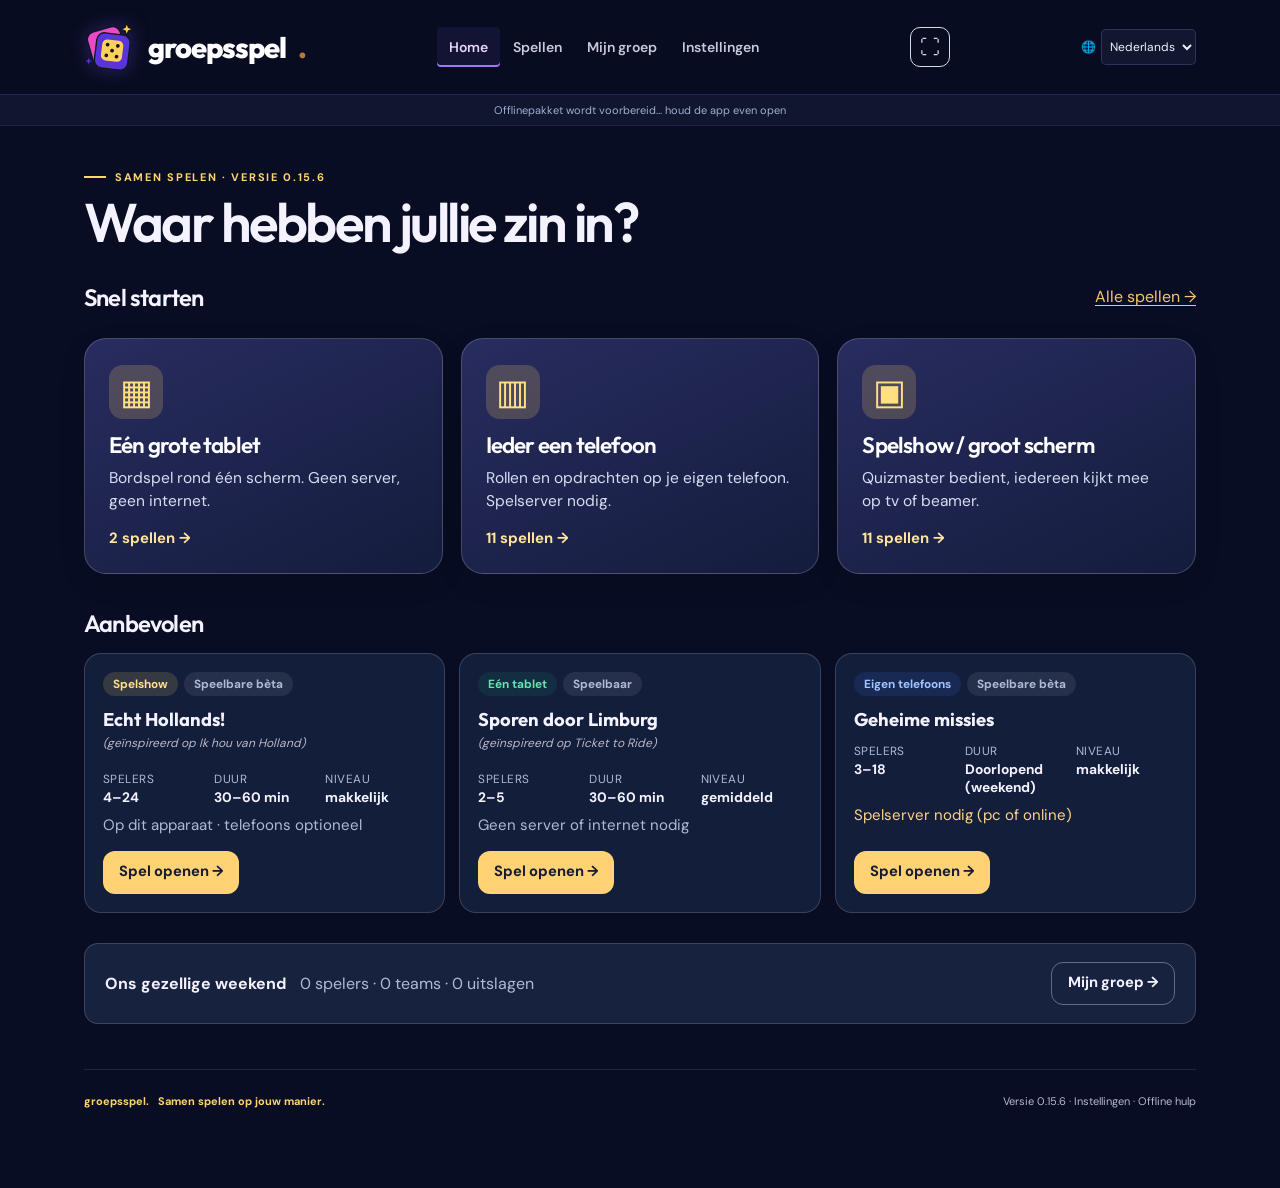
==== commit ce0cfb22: "Groepsspel 0.15.6: realistische 3D-presentator en spelers (Mixamo) in de 3D-studio De Mixamo-modelle" ====
--- a/pwa/index.html
+++ b/pwa/index.html
@@ -1,2 +1,2 @@
 <!doctype html>
-<html lang="nl"><head><meta charset="utf-8"><meta name="viewport" content="width=device-width, initial-scale=1"><meta name="theme-color" content="#080d23"><meta name="apple-mobile-web-app-capable" content="yes"><meta name="apple-mobile-web-app-status-bar-style" content="black-translucent"><link rel="apple-touch-icon" href="apple-touch-icon.png"><meta name="description" content="Maak van jullie weekend een spel. Quizzen, creatieve uitdagingen en geheime missies voor vrienden en families."><title>Groepsspel — kies hoe jullie spelen</title><link rel="icon" href="icon.svg?v=155" type="image/svg+xml"><link rel="manifest" href="manifest.webmanifest"><link rel="stylesheet" href="style.css?v=155"><link rel="stylesheet" href="vivid.css?v=155"><link rel="stylesheet" href="show.css?v=155"><link rel="stylesheet" href="vegas.css?v=155"><link rel="stylesheet" href="neon.css?v=155"><script src="version.js?v=155" defer></script><script src="gs-i18n.js?v=155" defer></script><script defer src="data.js?v=155"></script><script defer src="catalog.js?v=155"></script><script defer src="product-selection.js?v=155"></script><script defer src="catalog13.js?v=155"></script><script defer src="content.js?v=155"></script><script defer src="content13.js?v=155"></script><script defer src="content14.js?v=155"></script><script defer src="question-bank.js?v=155"></script><script defer src="question-pool.js?v=155"></script><script defer src="quiz-variety.js?v=155"></script><script defer src="bank-loader.js?v=155"></script><script defer src="ticket-core.js?v=155"></script><script defer src="hitster-core.js?v=155"></script><script defer src="core.js?v=155"></script><script defer src="app.js?v=155"></script><script defer src="engines.js?v=155"></script><script defer src="languages.js?v=155"></script><script defer src="offline.js?v=155"></script><script defer src="selection.js?v=155"></script><link rel="stylesheet" href="weekend.css?v=155"><script defer src="cityquest.js?v=155"></script><script defer src="weekend.js?v=155"></script><link rel="stylesheet" href="ticket.css?v=155"><script defer src="ticket-ui.js?v=155"></script><script defer src="tv-games.js?v=155"></script><script defer src="quality.js?v=155"></script><script defer src="pwa.js?v=155"></script><link rel="stylesheet" href="studio.css?v=155"><script defer src="show-packs.js?v=155"></script><script defer src="show-images.js?v=155"></script><script defer src="show-audio.js?v=155"></script><script defer src="gs-tv.js?v=155"></script><script defer src="showroom.js?v=155"></script><script defer src="show-balance.js?v=155"></script><script defer src="console-081.js?v=155"></script><link rel="stylesheet" href="console-081.css?v=155"><script defer src="show-music.js?v=155"></script><link rel="stylesheet" href="audit-fixes.css?v=155"></head><body><div id="app"></div><div id="modal"></div><div id="toast" role="status" aria-live="polite"></div><script defer src="monopoly-core.js?v=155"></script><script defer src="monopoly-ui.js?v=155"></script><script src="phone-mode.js?v=155" defer></script><link rel="stylesheet" href="experience.css?v=155"><link rel="stylesheet" href="gs14.css?v=155"><link rel="stylesheet" href="monopoly.css?v=155"><script src="gs-core.js?v=155" defer></script><script src="gs-storage.js?v=155" defer></script><script src="gs-catalog.js?v=155" defer></script><script src="gs-questions.js?v=155" defer></script><script src="gs-group.js?v=155" defer></script><script src="gs-guides.js?v=155" defer></script><script src="qr.js?v=155" defer></script><script src="gs-evidence.js?v=155" defer></script><script src="gs-flow.js?v=155" defer></script><script src="gs-shell.js?v=155" defer></script><script src="gs-shows.js?v=155" defer></script><script src="gs-tablet.js?v=155" defer></script><script src="gs-server.js?v=155" defer></script><script src="shows13.js?v=155" defer></script><script src="final13.js?v=155" defer></script><link rel="stylesheet" href="shows13.css?v=155"></body></html>
+<html lang="nl"><head><meta charset="utf-8"><meta name="viewport" content="width=device-width, initial-scale=1"><meta name="theme-color" content="#080d23"><meta name="apple-mobile-web-app-capable" content="yes"><meta name="apple-mobile-web-app-status-bar-style" content="black-translucent"><link rel="apple-touch-icon" href="apple-touch-icon.png"><meta name="description" content="Maak van jullie weekend een spel. Quizzen, creatieve uitdagingen en geheime missies voor vrienden en families."><title>Groepsspel — kies hoe jullie spelen</title><link rel="icon" href="icon.svg?v=156" type="image/svg+xml"><link rel="manifest" href="manifest.webmanifest"><link rel="stylesheet" href="style.css?v=156"><link rel="stylesheet" href="vivid.css?v=156"><link rel="stylesheet" href="show.css?v=156"><link rel="stylesheet" href="vegas.css?v=156"><link rel="stylesheet" href="neon.css?v=156"><script src="version.js?v=156" defer></script><script src="gs-i18n.js?v=156" defer></script><script defer src="data.js?v=156"></script><script defer src="catalog.js?v=156"></script><script defer src="product-selection.js?v=156"></script><script defer src="catalog13.js?v=156"></script><script defer src="content.js?v=156"></script><script defer src="content13.js?v=156"></script><script defer src="content14.js?v=156"></script><script defer src="question-bank.js?v=156"></script><script defer src="question-pool.js?v=156"></script><script defer src="quiz-variety.js?v=156"></script><script defer src="bank-loader.js?v=156"></script><script defer src="ticket-core.js?v=156"></script><script defer src="hitster-core.js?v=156"></script><script defer src="core.js?v=156"></script><script defer src="app.js?v=156"></script><script defer src="engines.js?v=156"></script><script defer src="languages.js?v=156"></script><script defer src="offline.js?v=156"></script><script defer src="selection.js?v=156"></script><link rel="stylesheet" href="weekend.css?v=156"><script defer src="cityquest.js?v=156"></script><script defer src="weekend.js?v=156"></script><link rel="stylesheet" href="ticket.css?v=156"><script defer src="ticket-ui.js?v=156"></script><script defer src="tv-games.js?v=156"></script><script defer src="quality.js?v=156"></script><script defer src="pwa.js?v=156"></script><link rel="stylesheet" href="studio.css?v=156"><script defer src="show-packs.js?v=156"></script><script defer src="show-images.js?v=156"></script><script defer src="show-audio.js?v=156"></script><script defer src="gs-tv.js?v=156"></script><script defer src="showroom.js?v=156"></script><script defer src="show-balance.js?v=156"></script><script defer src="console-081.js?v=156"></script><link rel="stylesheet" href="console-081.css?v=156"><script defer src="show-music.js?v=156"></script><link rel="stylesheet" href="audit-fixes.css?v=156"></head><body><div id="app"></div><div id="modal"></div><div id="toast" role="status" aria-live="polite"></div><script defer src="monopoly-core.js?v=156"></script><script defer src="monopoly-ui.js?v=156"></script><script src="phone-mode.js?v=156" defer></script><link rel="stylesheet" href="experience.css?v=156"><link rel="stylesheet" href="gs14.css?v=156"><link rel="stylesheet" href="monopoly.css?v=156"><script src="gs-core.js?v=156" defer></script><script src="gs-storage.js?v=156" defer></script><script src="gs-catalog.js?v=156" defer></script><script src="gs-questions.js?v=156" defer></script><script src="gs-group.js?v=156" defer></script><script src="gs-guides.js?v=156" defer></script><script src="qr.js?v=156" defer></script><script src="gs-evidence.js?v=156" defer></script><script src="gs-flow.js?v=156" defer></script><script src="gs-shell.js?v=156" defer></script><script src="gs-shows.js?v=156" defer></script><script src="gs-tablet.js?v=156" defer></script><script src="gs-server.js?v=156" defer></script><script src="shows13.js?v=156" defer></script><script src="final13.js?v=156" defer></script><link rel="stylesheet" href="shows13.css?v=156"></body></html>
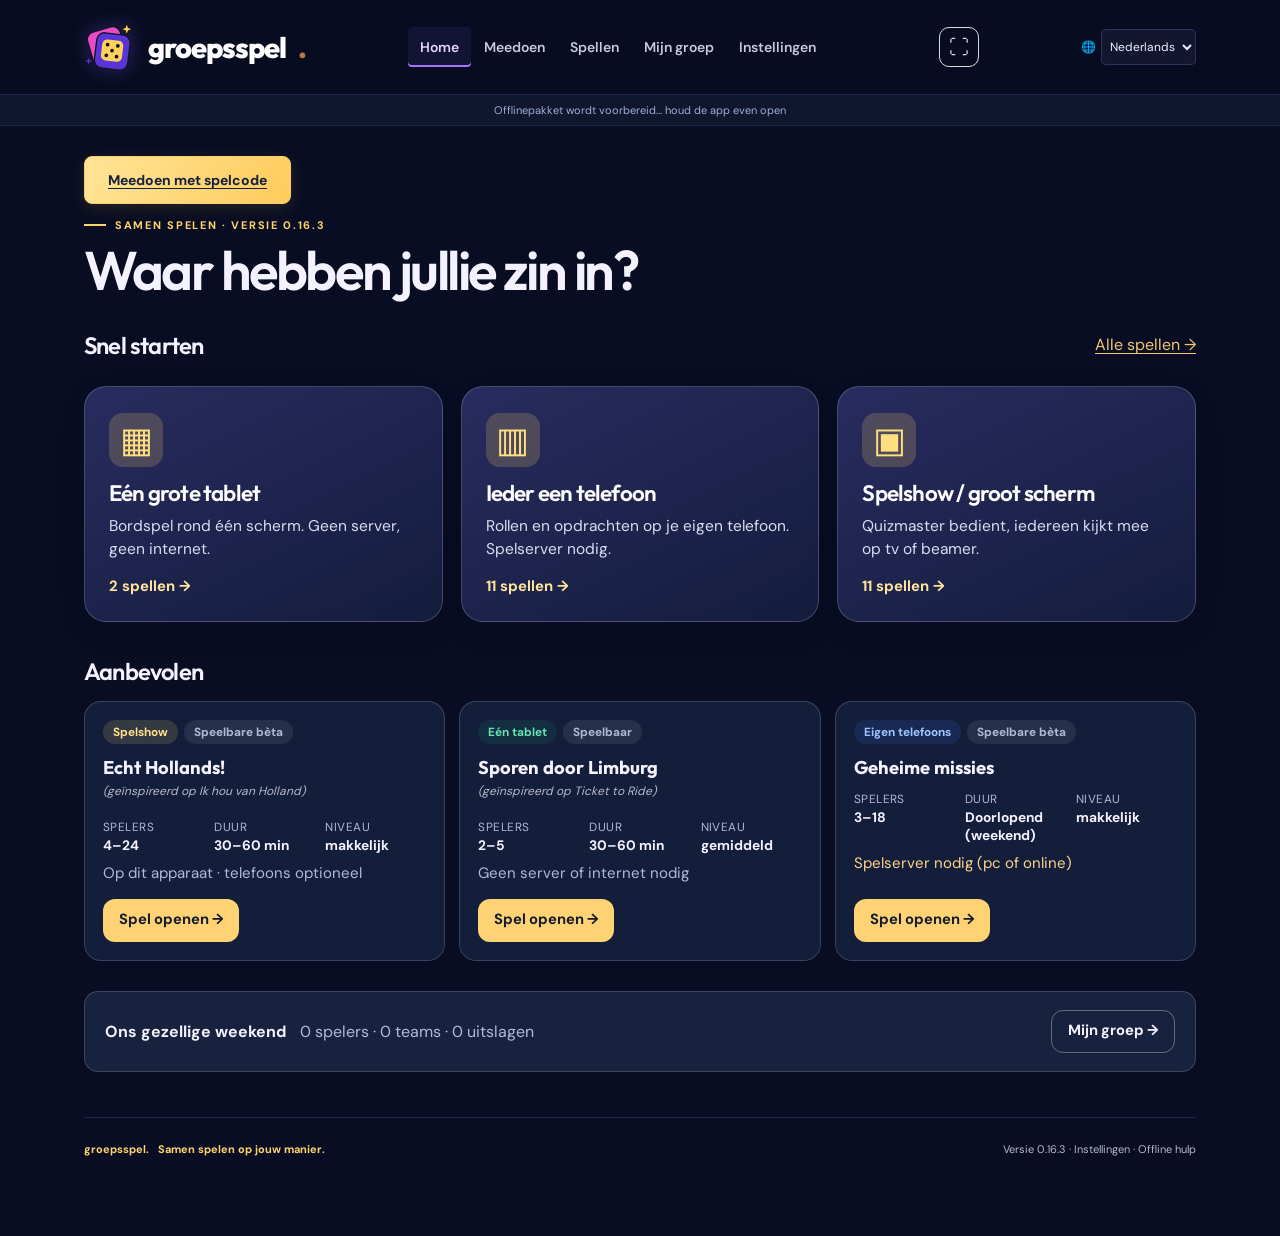
==== commit 2955a758: "Groepsspel 0.19.5: online spelshow klaar voor gebruik Eén deelnamelink met QR-code, geen wifi-tekste" ====
--- a/pwa/index.html
+++ b/pwa/index.html
@@ -1,2 +1,2 @@
 <!doctype html>
-<html lang="nl"><head><meta charset="utf-8"><meta name="viewport" content="width=device-width, initial-scale=1"><meta name="theme-color" content="#080d23"><meta name="apple-mobile-web-app-capable" content="yes"><meta name="apple-mobile-web-app-status-bar-style" content="black-translucent"><link rel="apple-touch-icon" href="apple-touch-icon.png"><meta name="description" content="Maak van jullie weekend een spel. Quizzen, creatieve uitdagingen en geheime missies voor vrienden en families."><title>Groepsspel — kies hoe jullie spelen</title><link rel="icon" href="icon.svg?v=156" type="image/svg+xml"><link rel="manifest" href="manifest.webmanifest"><link rel="stylesheet" href="style.css?v=156"><link rel="stylesheet" href="vivid.css?v=156"><link rel="stylesheet" href="show.css?v=156"><link rel="stylesheet" href="vegas.css?v=156"><link rel="stylesheet" href="neon.css?v=156"><script src="version.js?v=156" defer></script><script src="gs-i18n.js?v=156" defer></script><script defer src="data.js?v=156"></script><script defer src="catalog.js?v=156"></script><script defer src="product-selection.js?v=156"></script><script defer src="catalog13.js?v=156"></script><script defer src="content.js?v=156"></script><script defer src="content13.js?v=156"></script><script defer src="content14.js?v=156"></script><script defer src="question-bank.js?v=156"></script><script defer src="question-pool.js?v=156"></script><script defer src="quiz-variety.js?v=156"></script><script defer src="bank-loader.js?v=156"></script><script defer src="ticket-core.js?v=156"></script><script defer src="hitster-core.js?v=156"></script><script defer src="core.js?v=156"></script><script defer src="app.js?v=156"></script><script defer src="engines.js?v=156"></script><script defer src="languages.js?v=156"></script><script defer src="offline.js?v=156"></script><script defer src="selection.js?v=156"></script><link rel="stylesheet" href="weekend.css?v=156"><script defer src="cityquest.js?v=156"></script><script defer src="weekend.js?v=156"></script><link rel="stylesheet" href="ticket.css?v=156"><script defer src="ticket-ui.js?v=156"></script><script defer src="tv-games.js?v=156"></script><script defer src="quality.js?v=156"></script><script defer src="pwa.js?v=156"></script><link rel="stylesheet" href="studio.css?v=156"><script defer src="show-packs.js?v=156"></script><script defer src="show-images.js?v=156"></script><script defer src="show-audio.js?v=156"></script><script defer src="gs-tv.js?v=156"></script><script defer src="showroom.js?v=156"></script><script defer src="show-balance.js?v=156"></script><script defer src="console-081.js?v=156"></script><link rel="stylesheet" href="console-081.css?v=156"><script defer src="show-music.js?v=156"></script><link rel="stylesheet" href="audit-fixes.css?v=156"></head><body><div id="app"></div><div id="modal"></div><div id="toast" role="status" aria-live="polite"></div><script defer src="monopoly-core.js?v=156"></script><script defer src="monopoly-ui.js?v=156"></script><script src="phone-mode.js?v=156" defer></script><link rel="stylesheet" href="experience.css?v=156"><link rel="stylesheet" href="gs14.css?v=156"><link rel="stylesheet" href="monopoly.css?v=156"><script src="gs-core.js?v=156" defer></script><script src="gs-storage.js?v=156" defer></script><script src="gs-catalog.js?v=156" defer></script><script src="gs-questions.js?v=156" defer></script><script src="gs-group.js?v=156" defer></script><script src="gs-guides.js?v=156" defer></script><script src="qr.js?v=156" defer></script><script src="gs-evidence.js?v=156" defer></script><script src="gs-flow.js?v=156" defer></script><script src="gs-shell.js?v=156" defer></script><script src="gs-shows.js?v=156" defer></script><script src="gs-tablet.js?v=156" defer></script><script src="gs-server.js?v=156" defer></script><script src="shows13.js?v=156" defer></script><script src="final13.js?v=156" defer></script><link rel="stylesheet" href="shows13.css?v=156"></body></html>
+<html lang="nl"><head><meta charset="utf-8"><meta name="viewport" content="width=device-width, initial-scale=1"><meta name="theme-color" content="#080d23"><meta name="apple-mobile-web-app-capable" content="yes"><meta name="apple-mobile-web-app-status-bar-style" content="black-translucent"><link rel="apple-touch-icon" href="apple-touch-icon.png"><meta name="description" content="Maak van jullie weekend een spel. Quizzen, creatieve uitdagingen en geheime missies voor vrienden en families."><title>Groepsspel — kies hoe jullie spelen</title><link rel="icon" href="icon.svg?v=195" type="image/svg+xml"><link rel="manifest" href="manifest.webmanifest"><link rel="stylesheet" href="style.css?v=195"><link rel="stylesheet" href="vivid.css?v=195"><link rel="stylesheet" href="show.css?v=195"><link rel="stylesheet" href="vegas.css?v=195"><link rel="stylesheet" href="neon.css?v=195"><script src="version.js?v=195" defer></script><script src="gs-i18n.js?v=195" defer></script><script defer src="data.js?v=195"></script><script defer src="catalog.js?v=195"></script><script defer src="product-selection.js?v=195"></script><script defer src="catalog13.js?v=195"></script><script defer src="content.js?v=195"></script><script defer src="content13.js?v=195"></script><script defer src="content14.js?v=195"></script><script defer src="question-bank.js?v=195"></script><script defer src="question-pool.js?v=195"></script><script defer src="quiz-variety.js?v=195"></script><script defer src="bank-loader.js?v=195"></script><script defer src="ticket-core.js?v=195"></script><script defer src="hitster-core.js?v=195"></script><script defer src="core.js?v=195"></script><script defer src="app.js?v=195"></script><script defer src="engines.js?v=195"></script><script defer src="languages.js?v=195"></script><script defer src="offline.js?v=195"></script><script defer src="selection.js?v=195"></script><link rel="stylesheet" href="weekend.css?v=195"><script defer src="cityquest.js?v=195"></script><script defer src="weekend.js?v=195"></script><link rel="stylesheet" href="ticket.css?v=195"><script defer src="ticket-ui.js?v=195"></script><script defer src="tv-games.js?v=195"></script><script defer src="quality.js?v=195"></script><script defer src="pwa.js?v=195"></script><link rel="stylesheet" href="studio.css?v=195"><script defer src="show-packs.js?v=195"></script><script defer src="show-images.js?v=195"></script><script defer src="show-audio.js?v=195"></script><script defer src="gs-tv.js?v=195"></script><script defer src="showroom.js?v=195"></script><script defer src="show-balance.js?v=195"></script><script defer src="console-081.js?v=195"></script><link rel="stylesheet" href="console-081.css?v=195"><script defer src="show-music.js?v=195"></script><link rel="stylesheet" href="audit-fixes.css?v=195"></head><body><div id="app"></div><div id="modal"></div><div id="toast" role="status" aria-live="polite"></div><script defer src="monopoly-core.js?v=195"></script><script defer src="monopoly-ui.js?v=195"></script><script src="phone-mode.js?v=195" defer></script><link rel="stylesheet" href="experience.css?v=195"><link rel="stylesheet" href="gs14.css?v=195"><link rel="stylesheet" href="monopoly.css?v=195"><script src="gs-core.js?v=195" defer></script><script src="gs-storage.js?v=195" defer></script><script src="gs-catalog.js?v=195" defer></script><script src="gs-questions.js?v=195" defer></script><script src="gs-group.js?v=195" defer></script><script src="gs-guides.js?v=195" defer></script><script src="qr.js?v=195" defer></script><script src="gs-evidence.js?v=195" defer></script><script src="gs-flow.js?v=195" defer></script><script src="gs-shell.js?v=195" defer></script><script src="gs-shows.js?v=195" defer></script><script src="gs-tablet.js?v=195" defer></script><script src="gs-server.js?v=195" defer></script><script src="shows13.js?v=195" defer></script><script src="final13.js?v=195" defer></script><link rel="stylesheet" href="shows13.css?v=195"></body></html>
